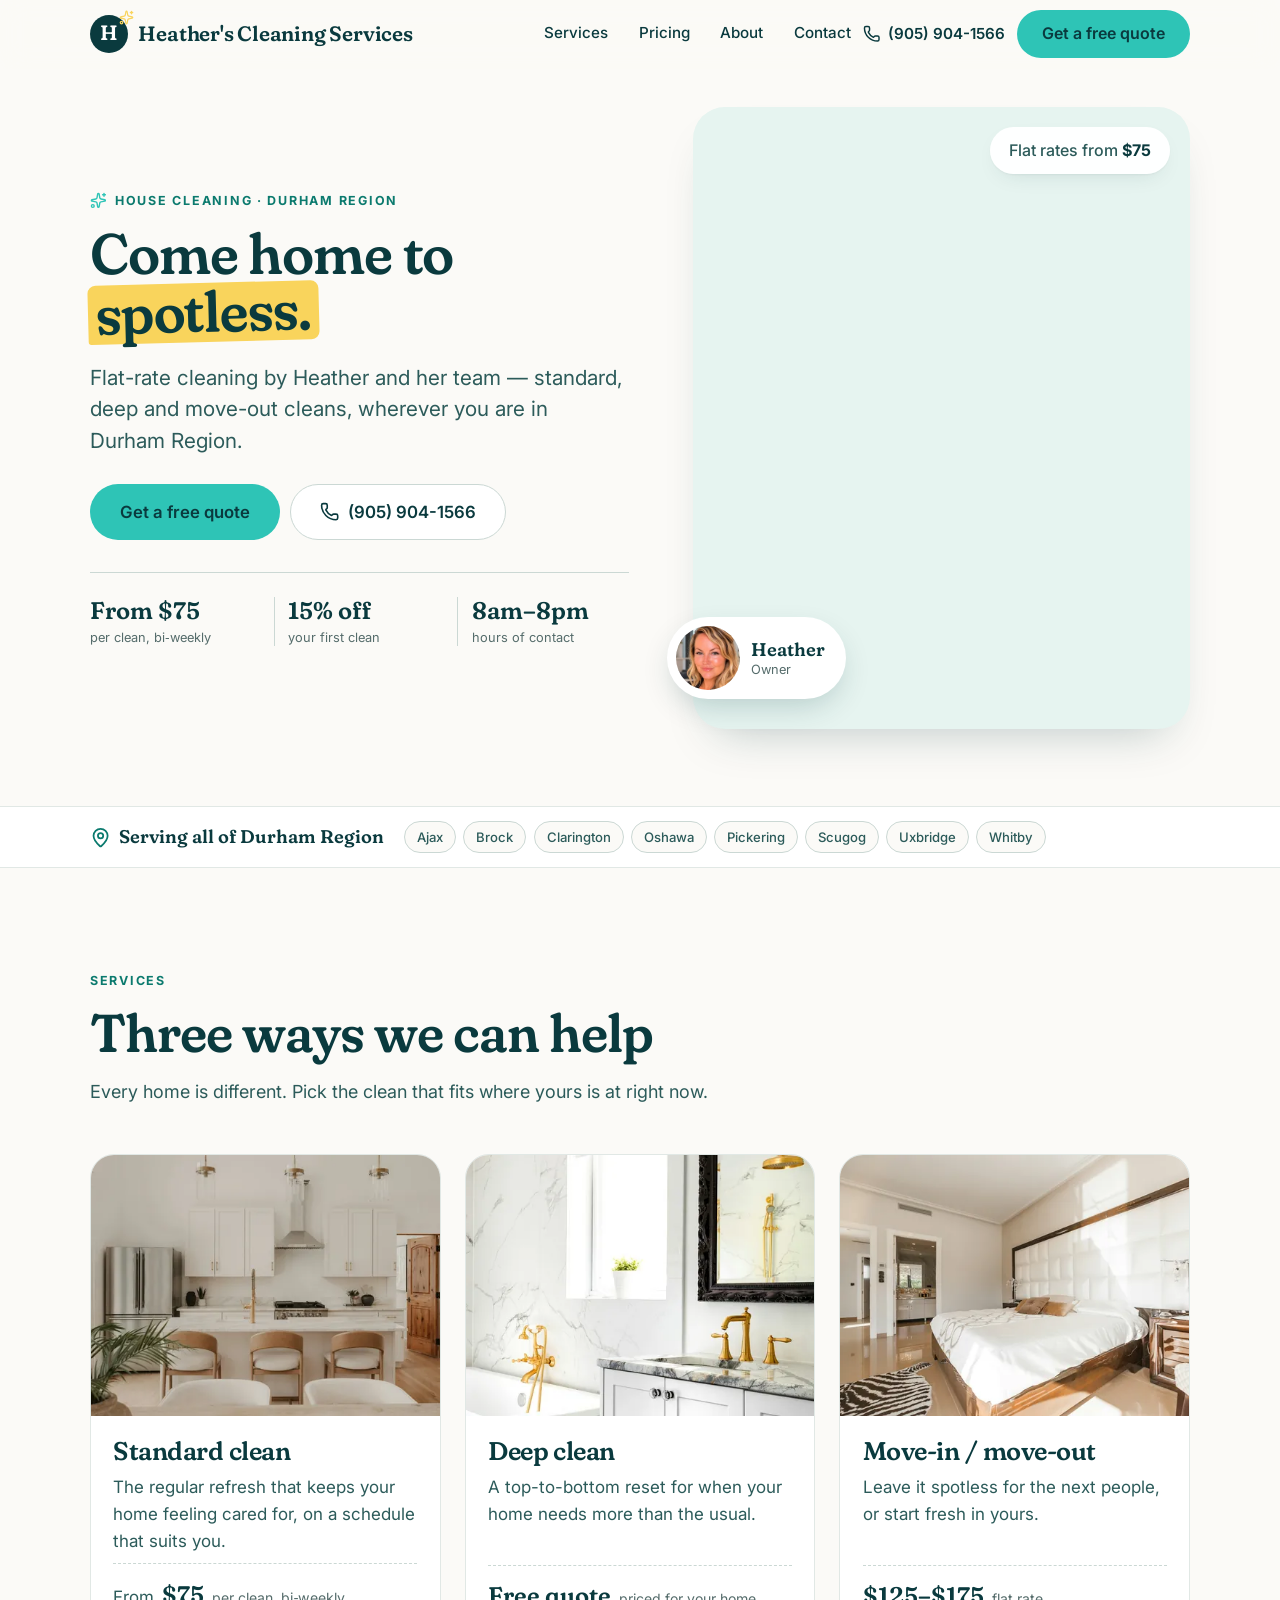
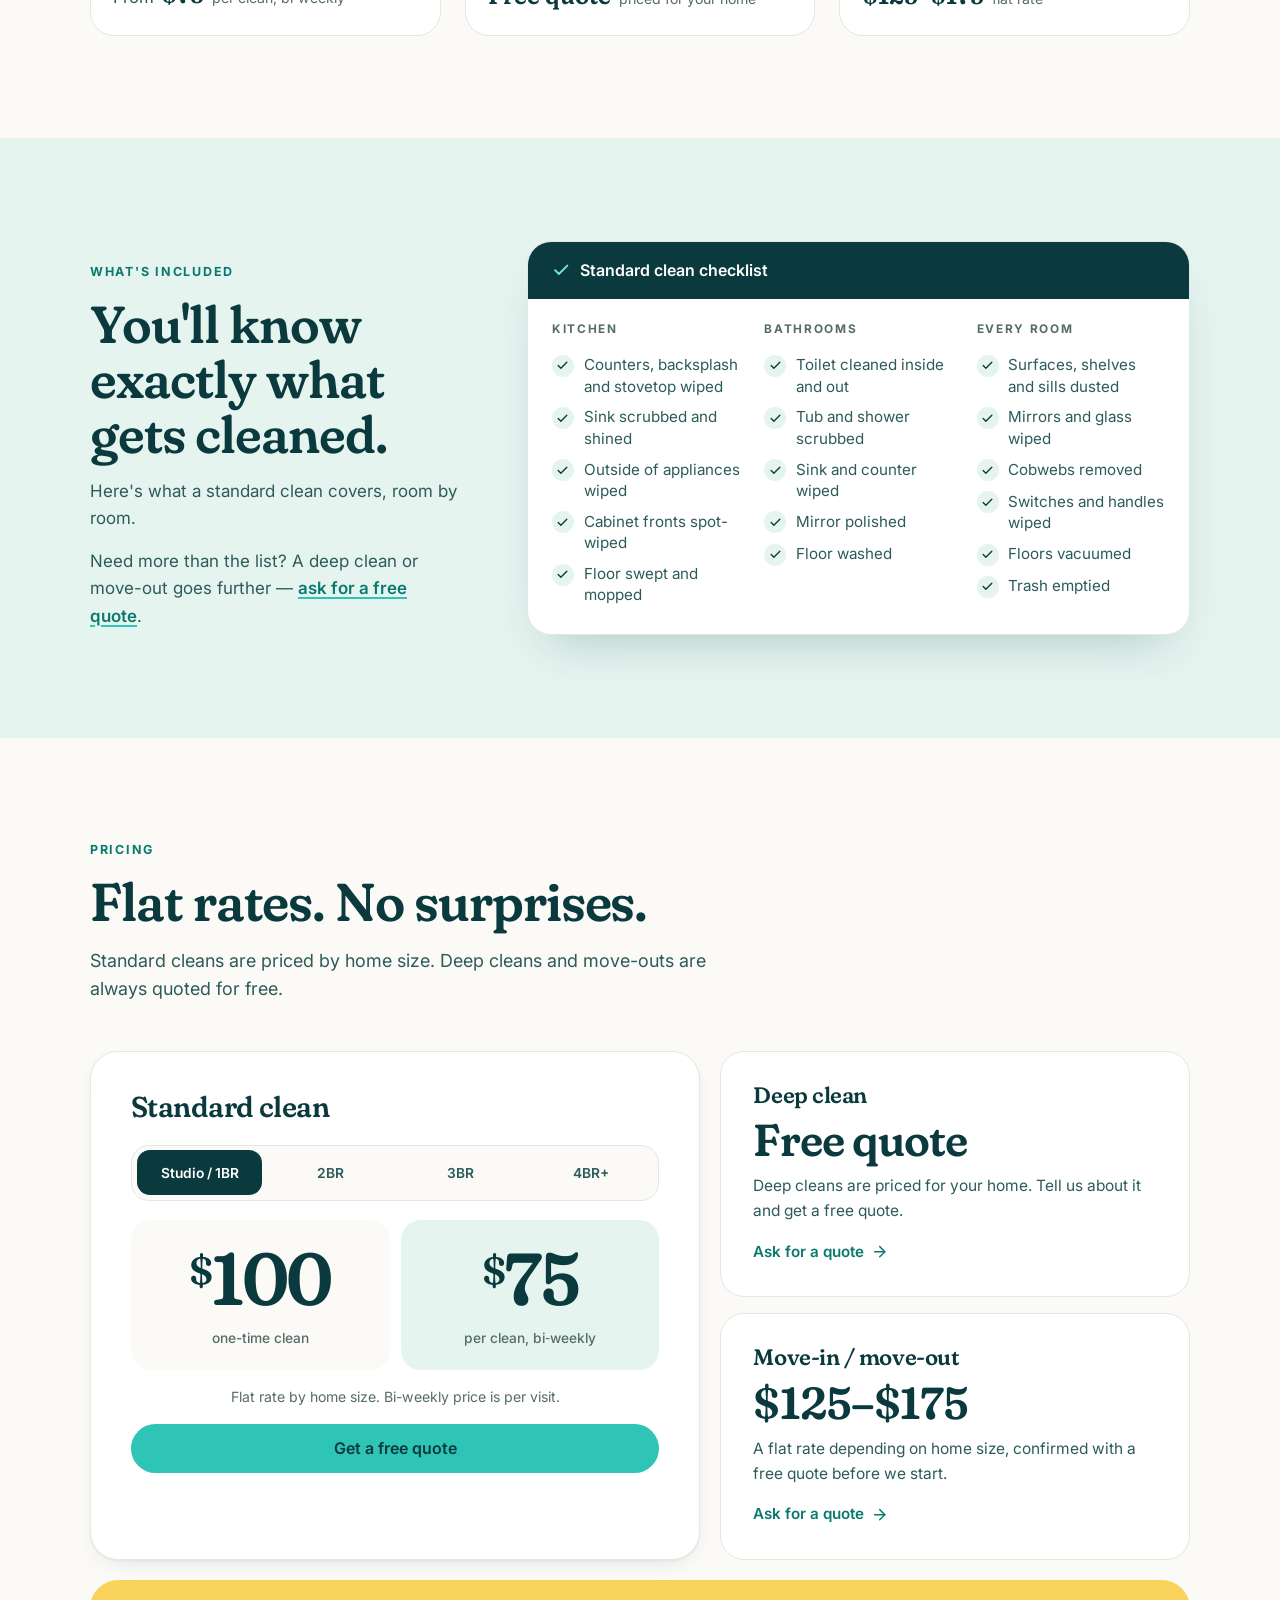
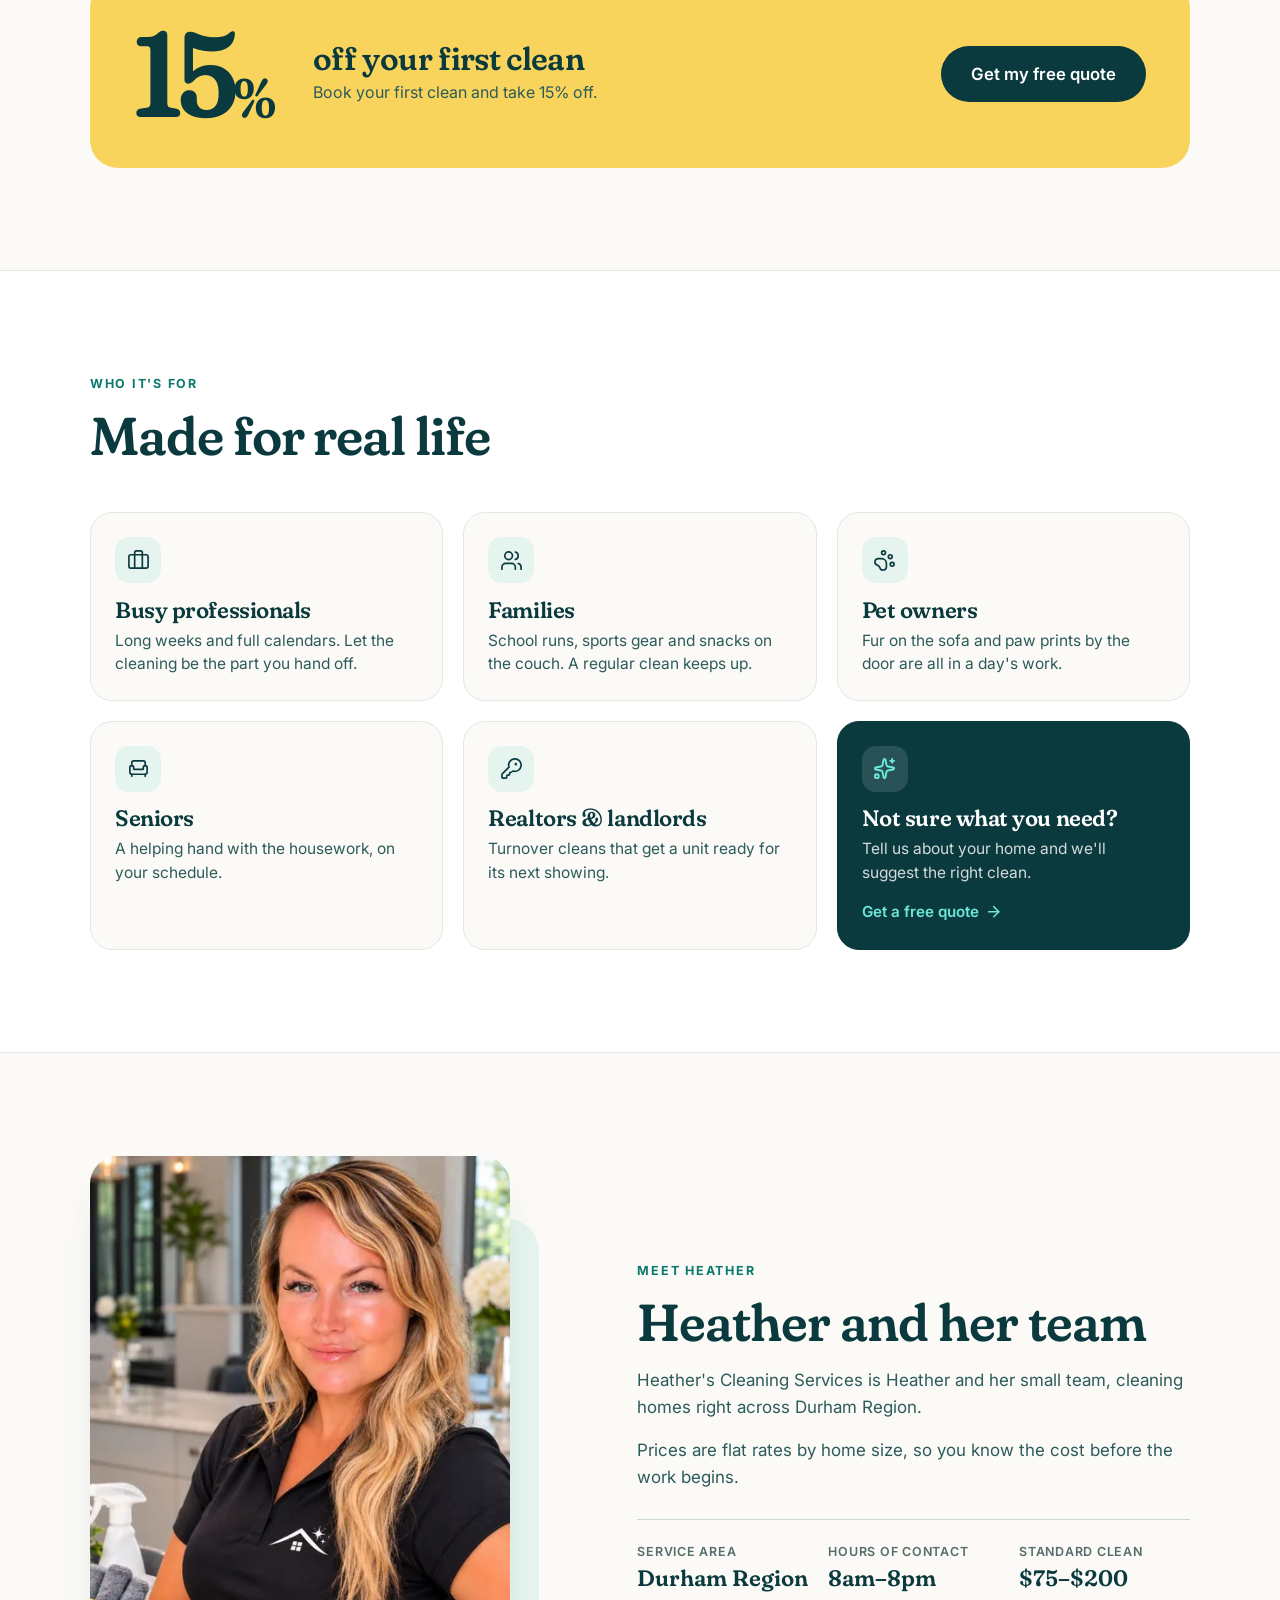
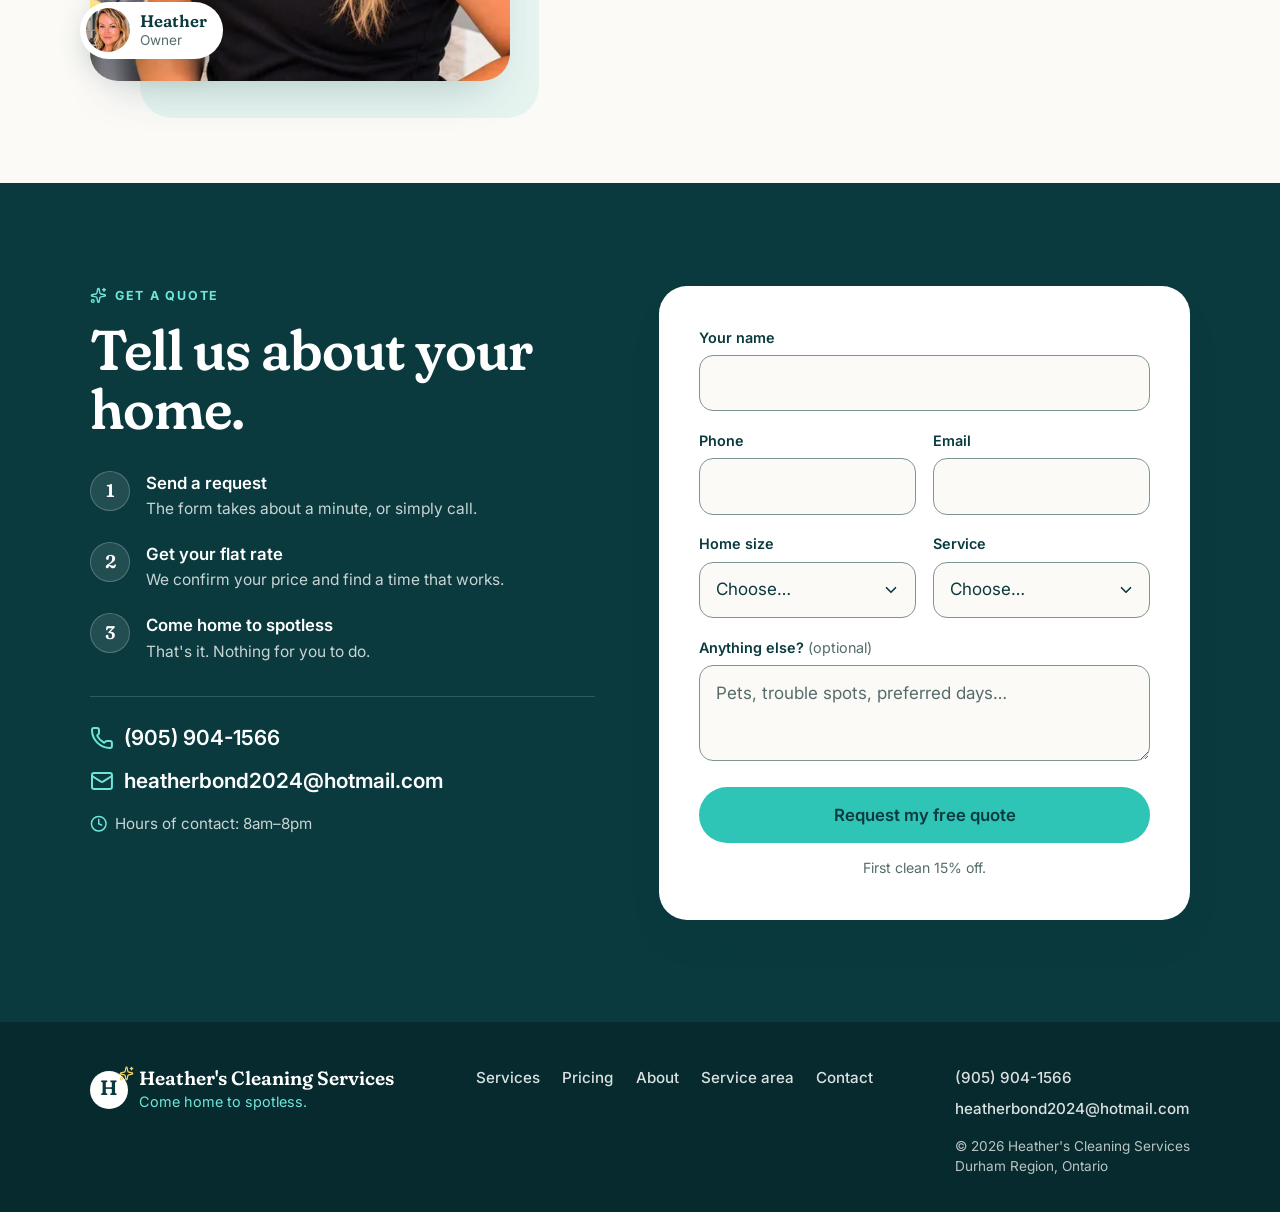
==== public/index.html @ f0aa9437 "Deploy as a Cloudflare Worker: static files in public/, form handler in src/ The dashboard's GitHub " ====
<!DOCTYPE html>
<html lang="en">
<head>
  <meta charset="UTF-8" />
  <meta name="viewport" content="width=device-width, initial-scale=1.0" />

  <title>Heather's Cleaning Services — House Cleaning in Durham Region, ON</title>
  <meta name="description" content="Flat-rate house cleaning across Durham Region by Heather and her team. Standard, deep and move-in/move-out cleans. Bi-weekly from $75, first clean 15% off." />
  <meta name="theme-color" content="#FBFAF7" />

  <link rel="icon" href="data:image/svg+xml,%3Csvg xmlns='http://www.w3.org/2000/svg' viewBox='0 0 64 64'%3E%3Crect width='64' height='64' rx='18' fill='%230A3A3E'/%3E%3Ctext x='28' y='48' font-family='Georgia,serif' font-weight='700' font-size='42' fill='%23fff' text-anchor='middle'%3EH%3C/text%3E%3Cpath d='M51 7c1 5.4 2.9 7.3 8.3 8.3-5.4 1-7.3 2.9-8.3 8.3-1-5.4-2.9-7.3-8.3-8.3 5.4-1 7.3-2.9 8.3-8.3z' fill='%23F9D45C'/%3E%3C/svg%3E" />

  <link rel="canonical" href="https://heatherscleaning.ca/" />

  <meta property="og:type" content="website" />
  <meta property="og:site_name" content="Heather's Cleaning Services" />
  <meta property="og:title" content="Heather's Cleaning Services — Come home to spotless." />
  <meta property="og:description" content="Flat-rate house cleaning across Durham Region by Heather and her team. Standard, deep and move-in/move-out cleans." />
  <meta property="og:url" content="https://heatherscleaning.ca/" />
  <meta property="og:image" content="https://heatherscleaning.ca/images/og.jpg" />
  <meta property="og:image:width" content="1200" />
  <meta property="og:image:height" content="630" />
  <meta property="og:image:alt" content="Heather's Cleaning Services — come home to spotless. House cleaning across Durham Region." />
  <meta name="twitter:card" content="summary_large_image" />

  <!-- Fonts are hosted on this site (Fraunces and Inter, SIL Open Font Licence — see /fonts),
       so nothing is fetched from a third party before the page can render. -->
  <link rel="preload" href="fonts/fraunces-latin.woff2" as="font" type="font/woff2" crossorigin />
  <link rel="preload" href="fonts/inter-latin.woff2" as="font" type="font/woff2" crossorigin />
  <link rel="stylesheet" href="styles.css" />

  <!-- Progressive enhancement flag: animations only run when JS is available -->
  <script>document.documentElement.classList.add("js");</script>

  <script type="application/ld+json">
  {
    "@context": "https://schema.org",
    "@type": "LocalBusiness",
    "name": "Heather's Cleaning Services",
    "description": "Flat-rate house cleaning across Durham Region, Ontario by Heather and her team — standard cleans, deep cleans, and move-in/move-out cleans.",
    "url": "https://heatherscleaning.ca/",
    "image": "https://heatherscleaning.ca/images/og.jpg",
    "telephone": "+1-905-904-1566",
    "email": "heatherbond2024@hotmail.com",
    "priceRange": "$$",
    "areaServed": { "@type": "AdministrativeArea", "name": "Durham Region" },
    "address": {
      "@type": "PostalAddress",
      "addressLocality": "Durham Region",
      "addressRegion": "ON",
      "addressCountry": "CA"
    }
  }
  </script>
</head>
<body>

  <a class="skip-link" href="#main">Skip to content</a>

  <!-- Icon set: Lucide (ISC licence) -->
  <svg xmlns="http://www.w3.org/2000/svg" style="position:absolute;width:0;height:0;overflow:hidden" aria-hidden="true" focusable="false">
    <symbol id="i-phone" viewBox="0 0 24 24" fill="none" stroke="currentColor" stroke-width="2" stroke-linecap="round" stroke-linejoin="round"><path d="M13.832 16.568a1 1 0 0 0 1.213-.303l.355-.465A2 2 0 0 1 17 15h3a2 2 0 0 1 2 2v3a2 2 0 0 1-2 2A18 18 0 0 1 2 4a2 2 0 0 1 2-2h3a2 2 0 0 1 2 2v3a2 2 0 0 1-.8 1.6l-.468.351a1 1 0 0 0-.292 1.233 14 14 0 0 0 6.392 6.384"/></symbol>
    <symbol id="i-mail" viewBox="0 0 24 24" fill="none" stroke="currentColor" stroke-width="2" stroke-linecap="round" stroke-linejoin="round"><path d="m22 7-8.991 5.727a2 2 0 0 1-2.009 0L2 7"/><rect x="2" y="4" width="20" height="16" rx="2"/></symbol>
    <symbol id="i-pin" viewBox="0 0 24 24" fill="none" stroke="currentColor" stroke-width="2" stroke-linecap="round" stroke-linejoin="round"><path d="M20 10c0 4.993-5.539 10.193-7.399 11.799a1 1 0 0 1-1.202 0C9.539 20.193 4 14.993 4 10a8 8 0 0 1 16 0"/><circle cx="12" cy="10" r="3"/></symbol>
    <symbol id="i-clock" viewBox="0 0 24 24" fill="none" stroke="currentColor" stroke-width="2" stroke-linecap="round" stroke-linejoin="round"><circle cx="12" cy="12" r="10"/><path d="M12 6v6l4 2"/></symbol>
    <symbol id="i-check" viewBox="0 0 24 24" fill="none" stroke="currentColor" stroke-width="2.5" stroke-linecap="round" stroke-linejoin="round"><path d="M20 6 9 17l-5-5"/></symbol>
    <symbol id="i-sparkles" viewBox="0 0 24 24" fill="none" stroke="currentColor" stroke-width="2" stroke-linecap="round" stroke-linejoin="round"><path d="M11.017 2.814a1 1 0 0 1 1.966 0l1.051 5.558a2 2 0 0 0 1.594 1.594l5.558 1.051a1 1 0 0 1 0 1.966l-5.558 1.051a2 2 0 0 0-1.594 1.594l-1.051 5.558a1 1 0 0 1-1.966 0l-1.051-5.558a2 2 0 0 0-1.594-1.594l-5.558-1.051a1 1 0 0 1 0-1.966l5.558-1.051a2 2 0 0 0 1.594-1.594z"/><path d="M20 2v4"/><path d="M22 4h-4"/><circle cx="4" cy="20" r="2"/></symbol>
    <symbol id="i-arrow" viewBox="0 0 24 24" fill="none" stroke="currentColor" stroke-width="2" stroke-linecap="round" stroke-linejoin="round"><path d="M5 12h14"/><path d="m12 5 7 7-7 7"/></symbol>
    <symbol id="i-menu" viewBox="0 0 24 24" fill="none" stroke="currentColor" stroke-width="2" stroke-linecap="round" stroke-linejoin="round"><path d="M4 5h16"/><path d="M4 12h16"/><path d="M4 19h16"/></symbol>
    <symbol id="i-x" viewBox="0 0 24 24" fill="none" stroke="currentColor" stroke-width="2" stroke-linecap="round" stroke-linejoin="round"><path d="M18 6 6 18"/><path d="m6 6 12 12"/></symbol>
    <symbol id="i-briefcase" viewBox="0 0 24 24" fill="none" stroke="currentColor" stroke-width="1.75" stroke-linecap="round" stroke-linejoin="round"><path d="M16 20V4a2 2 0 0 0-2-2h-4a2 2 0 0 0-2 2v16"/><rect width="20" height="14" x="2" y="6" rx="2"/></symbol>
    <symbol id="i-users" viewBox="0 0 24 24" fill="none" stroke="currentColor" stroke-width="1.75" stroke-linecap="round" stroke-linejoin="round"><path d="M16 21v-2a4 4 0 0 0-4-4H6a4 4 0 0 0-4 4v2"/><path d="M16 3.128a4 4 0 0 1 0 7.744"/><path d="M22 21v-2a4 4 0 0 0-3-3.87"/><circle cx="9" cy="7" r="4"/></symbol>
    <symbol id="i-paw" viewBox="0 0 24 24" fill="none" stroke="currentColor" stroke-width="1.75" stroke-linecap="round" stroke-linejoin="round"><circle cx="11" cy="4" r="2"/><circle cx="18" cy="8" r="2"/><circle cx="20" cy="16" r="2"/><path d="M9 10a5 5 0 0 1 5 5v3.5a3.5 3.5 0 0 1-6.84 1.045Q6.52 17.48 4.46 16.84A3.5 3.5 0 0 1 5.5 10Z"/></symbol>
    <symbol id="i-chair" viewBox="0 0 24 24" fill="none" stroke="currentColor" stroke-width="1.75" stroke-linecap="round" stroke-linejoin="round"><path d="M19 9V6a2 2 0 0 0-2-2H7a2 2 0 0 0-2 2v3"/><path d="M3 16a2 2 0 0 0 2 2h14a2 2 0 0 0 2-2v-5a2 2 0 0 0-4 0v1.5a.5.5 0 0 1-.5.5h-9a.5.5 0 0 1-.5-.5V11a2 2 0 0 0-4 0z"/><path d="M5 18v2"/><path d="M19 18v2"/></symbol>
    <symbol id="i-key" viewBox="0 0 24 24" fill="none" stroke="currentColor" stroke-width="1.75" stroke-linecap="round" stroke-linejoin="round"><path d="M2.586 17.414A2 2 0 0 0 2 18.828V21a1 1 0 0 0 1 1h3a1 1 0 0 0 1-1v-1a1 1 0 0 1 1-1h1a1 1 0 0 0 1-1v-1a1 1 0 0 1 1-1h.172a2 2 0 0 0 1.414-.586l.814-.814a6.5 6.5 0 1 0-4-4z"/><circle cx="16.5" cy="7.5" r=".5" fill="currentColor"/></symbol>
  </svg>


  <!-- ============ HEADER ============ -->
  <header class="site-header" id="top">
    <div class="container header-inner">
      <a href="#top" class="logo">
        <span class="logo-mark" aria-hidden="true">H<svg class="logo-spark" viewBox="0 0 24 24"><use href="#i-sparkles"></use></svg></span>
        <span class="logo-text">Heather's Cleaning Services</span>
      </a>

      <nav class="nav" id="site-nav" aria-label="Primary">
        <a href="#services">Services</a>
        <a href="#pricing">Pricing</a>
        <a href="#about">About</a>
        <a href="#contact">Contact</a>
        <div class="nav-extra">
          <a href="#contact" class="btn btn-primary">Get a free quote</a>
          <a href="tel:+19059041566" class="nav-phone"><svg class="icon" aria-hidden="true"><use href="#i-phone"></use></svg>(905) 904-1566</a>
        </div>
      </nav>

      <a href="tel:+19059041566" class="header-phone"><svg class="icon" aria-hidden="true"><use href="#i-phone"></use></svg>(905) 904-1566</a>
      <a href="#contact" class="btn btn-primary header-cta">Get a free quote</a>

      <button class="nav-toggle" id="nav-toggle" aria-expanded="false" aria-controls="site-nav" aria-label="Open menu">
        <svg class="icon icon-menu" aria-hidden="true"><use href="#i-menu"></use></svg>
        <svg class="icon icon-close" aria-hidden="true"><use href="#i-x"></use></svg>
      </button>
    </div>
  </header>


  <main id="main">

    <!-- ============ HERO ============ -->
    <section class="hero" aria-labelledby="hero-title">
      <div class="container hero-grid">

        <div class="hero-media">
          <div class="wipe" id="hero-wipe">
            <picture>
              <source media="(max-width: 879px)" srcset="images/hero-m-640.webp 640w, images/hero-m-750.webp 750w, images/hero-m-960.webp 960w" sizes="100vw" />
              <img class="wipe-base" id="hero-img"
                   src="images/hero-960.webp"
                   srcset="images/hero-640.webp 640w, images/hero-960.webp 960w, images/hero-1280.webp 1280w"
                   sizes="(max-width: 1100px) 46vw, 540px"
                   width="1280" height="1600" fetchpriority="high" decoding="async"
                   alt="A bright, freshly cleaned living room with a grey sofa, plants and sunlight through the blinds" />
            </picture>
            <div class="wipe-haze" aria-hidden="true"></div>
            <div class="wipe-blade" aria-hidden="true"></div>
          </div>

          <p class="hero-chip hero-chip--price">Flat rates from <strong>$75</strong></p>

          <div class="hero-chip hero-chip--heather">
            <img src="images/heather-avatar.webp" width="160" height="160" alt="" loading="lazy" decoding="async" />
            <p><strong>Heather</strong><span>Owner</span></p>
          </div>
        </div>

        <div class="hero-copy">
          <p class="eyebrow"><svg class="icon" aria-hidden="true"><use href="#i-sparkles"></use></svg>House cleaning · Durham Region</p>
          <h1 class="hero-title" id="hero-title">Come home to <span class="hl">spotless.</span></h1>
          <p class="hero-sub">Flat-rate cleaning by Heather and her team — standard, deep and move-out cleans, wherever you are in Durham Region.</p>

          <div class="hero-actions">
            <a href="#contact" class="btn btn-primary btn-lg">Get a free quote</a>
            <a href="tel:+19059041566" class="btn btn-outline btn-lg"><svg class="icon" aria-hidden="true"><use href="#i-phone"></use></svg>(905) 904-1566</a>
          </div>

          <ul class="hero-facts">
            <li><strong>From $75</strong><span>per clean, bi&#8209;weekly</span></li>
            <li><strong>15% off</strong><span>your first clean</span></li>
            <li><strong>8am–8pm</strong><span>hours of contact</span></li>
          </ul>
        </div>

      </div>
    </section>


    <!-- ============ SERVICE AREA STRIP ============ -->
    <section class="areas" id="areas" aria-label="Service area">
      <div class="container areas-inner">
        <p class="areas-title"><svg class="icon" aria-hidden="true"><use href="#i-pin"></use></svg>Serving all of Durham Region</p>
        <ul class="areas-list">
          <li>Ajax</li>
          <li>Brock</li>
          <li>Clarington</li>
          <li>Oshawa</li>
          <li>Pickering</li>
          <li>Scugog</li>
          <li>Uxbridge</li>
          <li>Whitby</li>
        </ul>
      </div>
    </section>


    <!-- ============ SERVICES ============ -->
    <section class="section" id="services" aria-labelledby="services-title">
      <div class="container">
        <header class="section-head rv">
          <p class="eyebrow">Services</p>
          <h2 id="services-title">Three ways we can help</h2>
          <p class="section-lead">Every home is different. Pick the clean that fits where yours is at right now.</p>
        </header>

        <div class="services-grid">
          <article class="service-card rv">
            <div class="service-media">
              <img src="images/kitchen-720.webp" srcset="images/kitchen-480.webp 480w, images/kitchen-720.webp 720w"
                   sizes="(max-width: 700px) 100vw, 380px" width="720" height="540" loading="lazy" decoding="async"
                   alt="A bright white kitchen with a marble island, wooden stools and a plant" />
            </div>
            <div class="service-body">
              <h3>Standard clean</h3>
              <p>The regular refresh that keeps your home feeling cared for, on a schedule that suits you.</p>
              <p class="service-price">From <strong>$75</strong> <span>per clean, bi&#8209;weekly</span></p>
            </div>
          </article>

          <article class="service-card rv">
            <div class="service-media">
              <img src="images/bath-720.webp" srcset="images/bath-480.webp 480w, images/bath-720.webp 720w"
                   sizes="(max-width: 700px) 100vw, 380px" width="720" height="540" loading="lazy" decoding="async"
                   alt="A spotless bathroom with white marble walls, gold fixtures and a bright window" />
            </div>
            <div class="service-body">
              <h3>Deep clean</h3>
              <p>A top-to-bottom reset for when your home needs more than the usual.</p>
              <p class="service-price"><strong>Free quote</strong> <span>priced for your home</span></p>
            </div>
          </article>

          <article class="service-card rv">
            <div class="service-media">
              <img src="images/bedroom-720.webp" srcset="images/bedroom-480.webp 480w, images/bedroom-720.webp 720w"
                   sizes="(max-width: 700px) 100vw, 380px" width="720" height="540" loading="lazy" decoding="async"
                   alt="A bright, spotless bedroom with white bedding and a gleaming floor" />
            </div>
            <div class="service-body">
              <h3>Move-in / move-out</h3>
              <p>Leave it spotless for the next people, or start fresh in yours.</p>
              <p class="service-price"><strong>$125–$175</strong> <span>flat rate</span></p>
            </div>
          </article>
        </div>
      </div>
    </section>


    <!-- ============ WHAT'S INCLUDED ============ -->
    <section class="section section-mint" id="included" aria-labelledby="included-title">
      <div class="container included-grid">

        <div class="included-copy rv">
          <p class="eyebrow">What's included</p>
          <h2 id="included-title">You'll know exactly what gets cleaned.</h2>
          <p class="included-lead">Here's what a standard clean covers, room by room.</p>
          <p>Need more than the list? A deep clean or move-out goes further — <a href="#contact">ask for a free quote</a>.</p>
        </div>

        <div class="checklist rv" id="checklist">
          <p class="checklist-head"><svg class="icon" aria-hidden="true"><use href="#i-check"></use></svg>Standard clean checklist</p>

          <div class="checklist-groups">
            <div class="check-group">
              <h3>Kitchen</h3>
              <ul>
                <li style="--i:0"><span class="tick"><svg class="icon" aria-hidden="true"><use href="#i-check"></use></svg></span>Counters, backsplash and stovetop wiped</li>
                <li style="--i:1"><span class="tick"><svg class="icon" aria-hidden="true"><use href="#i-check"></use></svg></span>Sink scrubbed and shined</li>
                <li style="--i:2"><span class="tick"><svg class="icon" aria-hidden="true"><use href="#i-check"></use></svg></span>Outside of appliances wiped</li>
                <li style="--i:3"><span class="tick"><svg class="icon" aria-hidden="true"><use href="#i-check"></use></svg></span>Cabinet fronts spot-wiped</li>
                <li style="--i:4"><span class="tick"><svg class="icon" aria-hidden="true"><use href="#i-check"></use></svg></span>Floor swept and mopped</li>
              </ul>
            </div>

            <div class="check-group">
              <h3>Bathrooms</h3>
              <ul>
                <li style="--i:5"><span class="tick"><svg class="icon" aria-hidden="true"><use href="#i-check"></use></svg></span>Toilet cleaned inside and out</li>
                <li style="--i:6"><span class="tick"><svg class="icon" aria-hidden="true"><use href="#i-check"></use></svg></span>Tub and shower scrubbed</li>
                <li style="--i:7"><span class="tick"><svg class="icon" aria-hidden="true"><use href="#i-check"></use></svg></span>Sink and counter wiped</li>
                <li style="--i:8"><span class="tick"><svg class="icon" aria-hidden="true"><use href="#i-check"></use></svg></span>Mirror polished</li>
                <li style="--i:9"><span class="tick"><svg class="icon" aria-hidden="true"><use href="#i-check"></use></svg></span>Floor washed</li>
              </ul>
            </div>

            <div class="check-group">
              <h3>Every room</h3>
              <ul>
                <li style="--i:10"><span class="tick"><svg class="icon" aria-hidden="true"><use href="#i-check"></use></svg></span>Surfaces, shelves and sills dusted</li>
                <li style="--i:11"><span class="tick"><svg class="icon" aria-hidden="true"><use href="#i-check"></use></svg></span>Mirrors and glass wiped</li>
                <li style="--i:12"><span class="tick"><svg class="icon" aria-hidden="true"><use href="#i-check"></use></svg></span>Cobwebs removed</li>
                <li style="--i:13"><span class="tick"><svg class="icon" aria-hidden="true"><use href="#i-check"></use></svg></span>Switches and handles wiped</li>
                <li style="--i:14"><span class="tick"><svg class="icon" aria-hidden="true"><use href="#i-check"></use></svg></span>Floors vacuumed</li>
                <li style="--i:15"><span class="tick"><svg class="icon" aria-hidden="true"><use href="#i-check"></use></svg></span>Trash emptied</li>
              </ul>
            </div>
          </div>
        </div>

      </div>
    </section>


    <!-- ============ PRICING ============ -->
    <section class="section" id="pricing" aria-labelledby="pricing-title">
      <div class="container">
        <header class="section-head rv">
          <p class="eyebrow">Pricing</p>
          <h2 id="pricing-title">Flat rates. No surprises.</h2>
          <p class="section-lead">Standard cleans are priced by home size. Deep cleans and move-outs are always quoted for free.</p>
        </header>

        <div class="pricing-grid">
          <div class="price-panel rv">
            <h3 class="price-panel-title">Standard clean</h3>

            <div class="size-picker" id="size-picker" role="group" aria-label="Choose your home size">
              <button type="button" class="size-btn is-active" data-once="100" data-biweekly="75" aria-pressed="true">Studio / 1BR</button>
              <button type="button" class="size-btn" data-once="150" data-biweekly="125" aria-pressed="false">2BR</button>
              <button type="button" class="size-btn" data-once="175" data-biweekly="150" aria-pressed="false">3BR</button>
              <button type="button" class="size-btn" data-once="200" data-biweekly="175" aria-pressed="false">4BR+</button>
            </div>

            <div class="price-display" aria-live="polite">
              <p class="price-cell"><span class="price"><span class="price-cur">$</span><span id="price-once">100</span></span><span class="price-label">one-time clean</span></p>
              <p class="price-cell price-cell--bi"><span class="price"><span class="price-cur">$</span><span id="price-biweekly">75</span></span><span class="price-label">per clean, bi&#8209;weekly</span></p>
            </div>

            <p class="price-note">Flat rate by home size. Bi-weekly price is per visit.</p>

            <!-- The complete price list, for screen readers and search engines.
                 Sighted users get the same figures from the picker above. -->
            <ul class="sr-only" aria-label="Standard clean prices by home size">
              <li>Studio or one bedroom: $100 one-time, $75 per clean bi-weekly</li>
              <li>Two bedrooms: $150 one-time, $125 per clean bi-weekly</li>
              <li>Three bedrooms: $175 one-time, $150 per clean bi-weekly</li>
              <li>Four bedrooms or more: $200 one-time, $175 per clean bi-weekly</li>
            </ul>
            <a href="#contact" class="btn btn-primary btn-block">Get a free quote</a>
          </div>

          <div class="quote-cards">
            <article class="quote-card rv">
              <div class="quote-card-top">
                <h3>Deep clean</h3>
                <p class="quote-big">Free quote</p>
              </div>
              <p class="quote-desc">Deep cleans are priced for your home. Tell us about it and get a free quote.</p>
              <a href="#contact" class="link-arrow">Ask for a quote<svg class="icon" aria-hidden="true"><use href="#i-arrow"></use></svg></a>
            </article>

            <article class="quote-card rv">
              <div class="quote-card-top">
                <h3>Move-in / move-out</h3>
                <p class="quote-big">$125–$175</p>
              </div>
              <p class="quote-desc">A flat rate depending on home size, confirmed with a free quote before we start.</p>
              <a href="#contact" class="link-arrow">Ask for a quote<svg class="icon" aria-hidden="true"><use href="#i-arrow"></use></svg></a>
            </article>
          </div>
        </div>

        <div class="offer-band rv">
          <p class="offer-num" aria-hidden="true">15<span>%</span></p>
          <div class="offer-copy">
            <h3><span class="sr-only">15 percent </span>off your first clean</h3>
            <p>Book your first clean and take 15% off.</p>
          </div>
          <a href="#contact" class="btn btn-dark btn-lg">Get my free quote</a>
        </div>
      </div>
    </section>


    <!-- ============ WHO IT'S FOR ============ -->
    <section class="section section-white" id="fit" aria-labelledby="fit-title">
      <div class="container">
        <header class="section-head rv">
          <p class="eyebrow">Who it's for</p>
          <h2 id="fit-title">Made for real life</h2>
        </header>

        <ul class="fit-grid">
          <li class="fit-item rv">
            <span class="fit-icon"><svg class="icon" aria-hidden="true"><use href="#i-briefcase"></use></svg></span>
            <h3>Busy professionals</h3>
            <p>Long weeks and full calendars. Let the cleaning be the part you hand off.</p>
          </li>
          <li class="fit-item rv">
            <span class="fit-icon"><svg class="icon" aria-hidden="true"><use href="#i-users"></use></svg></span>
            <h3>Families</h3>
            <p>School runs, sports gear and snacks on the couch. A regular clean keeps up.</p>
          </li>
          <li class="fit-item rv">
            <span class="fit-icon"><svg class="icon" aria-hidden="true"><use href="#i-paw"></use></svg></span>
            <h3>Pet owners</h3>
            <p>Fur on the sofa and paw prints by the door are all in a day's work.</p>
          </li>
          <li class="fit-item rv">
            <span class="fit-icon"><svg class="icon" aria-hidden="true"><use href="#i-chair"></use></svg></span>
            <h3>Seniors</h3>
            <p>A helping hand with the housework, on your schedule.</p>
          </li>
          <li class="fit-item rv">
            <span class="fit-icon"><svg class="icon" aria-hidden="true"><use href="#i-key"></use></svg></span>
            <h3>Realtors &amp; landlords</h3>
            <p>Turnover cleans that get a unit ready for its next showing.</p>
          </li>
          <li class="fit-item fit-item--cta rv">
            <span class="fit-icon"><svg class="icon" aria-hidden="true"><use href="#i-sparkles"></use></svg></span>
            <h3>Not sure what you need?</h3>
            <p>Tell us about your home and we'll suggest the right clean.</p>
            <a href="#contact" class="link-arrow">Get a free quote<svg class="icon" aria-hidden="true"><use href="#i-arrow"></use></svg></a>
          </li>
        </ul>
      </div>
    </section>


    <!-- ============ ABOUT ============ -->
    <section class="section" id="about" aria-labelledby="about-title">
      <div class="container about-grid">

        <div class="about-media rv">
          <img src="images/heather-800.webp" srcset="images/heather-480.webp 480w, images/heather-800.webp 800w"
               sizes="(max-width: 700px) 100vw, 440px" width="800" height="1000" loading="lazy" decoding="async"
               alt="Heather, owner of Heather's Cleaning Services, smiling in a bright kitchen beside a cleaning caddy" />
          <p class="about-badge"><img src="images/heather-avatar.webp" width="160" height="160" alt="" loading="lazy" decoding="async" /><span><strong>Heather</strong>Owner</span></p>
        </div>

        <div class="about-copy rv">
          <p class="eyebrow">Meet Heather</p>
          <h2 id="about-title">Heather and her team</h2>
          <p>Heather's Cleaning Services is Heather and her small team, cleaning homes right across Durham Region.</p>
          <p>Prices are flat rates by home size, so you know the cost before the work begins.</p>

          <dl class="stats">
            <div><dt>Service area</dt><dd>Durham Region</dd></div>
            <div><dt>Hours of contact</dt><dd>8am–8pm</dd></div>
            <div><dt>Standard clean</dt><dd>$75–$200</dd></div>
          </dl>
        </div>

      </div>
    </section>


    <!-- ============ GET A QUOTE ============ -->
    <section class="section section-dark" id="contact" aria-labelledby="contact-title">
      <div class="container quote-grid">

        <div class="quote-copy rv">
          <p class="eyebrow eyebrow-light"><svg class="icon" aria-hidden="true"><use href="#i-sparkles"></use></svg>Get a quote</p>
          <h2 id="contact-title">Tell us about your home.</h2>

          <ol class="steps">
            <li>
              <span class="step-num" aria-hidden="true">1</span>
              <div><strong>Send a request</strong><p>The form takes about a minute, or simply call.</p></div>
            </li>
            <li>
              <span class="step-num" aria-hidden="true">2</span>
              <div><strong>Get your flat rate</strong><p>We confirm your price and find a time that works.</p></div>
            </li>
            <li>
              <span class="step-num" aria-hidden="true">3</span>
              <div><strong>Come home to spotless</strong><p>That's it. Nothing for you to do.</p></div>
            </li>
          </ol>

          <div class="quote-contact">
            <a href="tel:+19059041566" class="contact-big"><svg class="icon" aria-hidden="true"><use href="#i-phone"></use></svg>(905) 904-1566</a>
            <a href="mailto:heatherbond2024@hotmail.com" class="contact-big"><svg class="icon" aria-hidden="true"><use href="#i-mail"></use></svg>heatherbond2024@hotmail.com</a>
            <p class="contact-hours"><svg class="icon" aria-hidden="true"><use href="#i-clock"></use></svg>Hours of contact: 8am–8pm</p>
          </div>
        </div>

        <form class="quote-form" id="quote-form" novalidate>
          <div class="form-row">
            <label for="name">Your name</label>
            <input type="text" id="name" name="name" required autocomplete="name" />
          </div>

          <div class="form-cols">
            <div class="form-row">
              <label for="phone">Phone</label>
              <input type="tel" id="phone" name="phone" autocomplete="tel" inputmode="tel" />
            </div>
            <div class="form-row">
              <label for="email">Email</label>
              <input type="email" id="email" name="email" autocomplete="email" inputmode="email" />
            </div>
          </div>

          <div class="form-cols">
            <div class="form-row">
              <label for="home_size">Home size</label>
              <select id="home_size" name="home_size">
                <option value="">Choose…</option>
                <option>Studio / 1BR</option>
                <option>2BR</option>
                <option>3BR</option>
                <option>4BR+</option>
              </select>
            </div>
            <div class="form-row">
              <label for="service">Service</label>
              <select id="service" name="service">
                <option value="">Choose…</option>
                <option>Standard clean</option>
                <option>Deep clean</option>
                <option>Move-in / move-out</option>
                <option>Not sure yet</option>
              </select>
            </div>
          </div>

          <div class="form-row">
            <label for="message">Anything else? <span class="opt">(optional)</span></label>
            <textarea id="message" name="message" rows="2" placeholder="Pets, trouble spots, preferred days…"></textarea>
          </div>

          <p class="form-error" id="form-error" role="alert" hidden>Add a phone number or an email so we can reach you.</p>

          <!-- Honeypot: hidden from people, bait for spam bots -->
          <input type="text" id="website" name="website" class="hp-field" tabindex="-1" autocomplete="off" aria-hidden="true" />

          <button type="submit" class="btn btn-primary btn-lg btn-block">Request my free quote</button>
          <p class="form-foot">First clean 15% off.</p>
        </form>

      </div>
    </section>

  </main>


  <!-- ============ FOOTER ============ -->
  <footer class="site-footer">
    <div class="container footer-grid">
      <div class="footer-brand">
        <span class="logo-mark" aria-hidden="true">H<svg class="logo-spark" viewBox="0 0 24 24"><use href="#i-sparkles"></use></svg></span>
        <p><span class="footer-name">Heather's Cleaning Services</span><span class="footer-tag">Come home to spotless.</span></p>
      </div>

      <nav class="footer-nav" aria-label="Footer">
        <a href="#services">Services</a>
        <a href="#pricing">Pricing</a>
        <a href="#about">About</a>
        <a href="#areas">Service area</a>
        <a href="#contact">Contact</a>
      </nav>

      <div class="footer-meta">
        <a href="tel:+19059041566">(905) 904-1566</a>
        <a href="mailto:heatherbond2024@hotmail.com">heatherbond2024@hotmail.com</a>
        <p>© 2026 Heather's Cleaning Services<br />Durham Region, Ontario</p>
      </div>
    </div>
  </footer>


  <!-- ============ MOBILE ACTION BAR ============ -->
  <div class="mobile-bar" id="mobile-bar">
    <a href="tel:+19059041566" class="btn btn-outline"><svg class="icon" aria-hidden="true"><use href="#i-phone"></use></svg>Call</a>
    <a href="#contact" class="btn btn-primary">Get a free quote</a>
  </div>

  <script src="script.js"></script>
</body>
</html>
---- public/styles.css ----
/* ============================================================
   Heather's Cleaning Services — "Come home to spotless"
   ------------------------------------------------------------
   A bright, sunlit-home look: warm white page, deep teal for
   text and two dark bands, aqua for actions, a warm yellow for
   the one thing we want noticed (15% off).
   Signature moment: the hero photo is squeegeed clean on load.
   All text/background pairs were checked for WCAG AA contrast.
   ============================================================ */

/* ---------- Fonts (self-hosted: Fraunces + Inter, SIL Open Font Licence) ---------- */
@font-face {
  font-family: "Fraunces";
  font-style: normal;
  font-weight: 500 600;
  font-display: swap;
  src: url("fonts/fraunces-latin.woff2") format("woff2");
  unicode-range: U+0000-00FF, U+0131, U+0152-0153, U+02BB-02BC, U+02C6, U+02DA, U+02DC, U+0304, U+0308, U+0329,
    U+2000-206F, U+20AC, U+2122, U+2191, U+2193, U+2212, U+2215, U+FEFF, U+FFFD;
}
@font-face {
  font-family: "Inter";
  font-style: normal;
  font-weight: 400 700;
  font-display: swap;
  src: url("fonts/inter-latin.woff2") format("woff2");
  unicode-range: U+0000-00FF, U+0131, U+0152-0153, U+02BB-02BC, U+02C6, U+02DA, U+02DC, U+0304, U+0308, U+0329,
    U+2000-206F, U+20AC, U+2122, U+2191, U+2193, U+2212, U+2215, U+FEFF, U+FFFD;
}

/* ---------- Tokens ---------- */
:root {
  --porcelain: #FBFAF7;
  --white: #FFFFFF;
  --mint: #E6F4F0;
  --teal-950: #062A2D;
  --teal-900: #0A3A3E;
  --teal-700: #2C5B5A;
  --muted: #556C6B;
  --aqua: #2EC4B6;
  --aqua-hover: #45D3C6;
  --aqua-text: #0B7A6E;
  --aqua-light: #6EE7DB;
  --sun: #F9D45C;
  --line: #E1E8E5;
  --line-strong: #CBD8D4;
  --input-border: #7C9690; /* form fields only: 3.1:1 on white, the WCAG minimum for a control's boundary */

  --font-display: "Fraunces", Georgia, "Times New Roman", serif;
  --font-body: "Inter", system-ui, -apple-system, "Segoe UI", Roboto, sans-serif;

  --container: 1180px;
  --gutter: clamp(1.25rem, 4vw, 2.5rem);

  --shadow-sm: 0 1px 2px rgba(10, 58, 62, 0.05), 0 8px 24px -12px rgba(10, 58, 62, 0.18);
  --shadow-md: 0 24px 48px -24px rgba(10, 58, 62, 0.28);
  --shadow-pop: 0 12px 32px -8px rgba(10, 58, 62, 0.24);

  --ease-out: cubic-bezier(0.22, 1, 0.36, 1);
}

/* ---------- Reset ---------- */
*, *::before, *::after { box-sizing: border-box; }
* { margin: 0; }

html {
  -webkit-text-size-adjust: 100%;
  scroll-behavior: smooth;
  scroll-padding-top: 84px;
}

body {
  font-family: var(--font-body);
  font-size: 1.0625rem;
  line-height: 1.6;
  color: var(--teal-700);
  background: var(--porcelain);
  -webkit-font-smoothing: antialiased;
  text-rendering: optimizeLegibility;
}

img, svg, video { display: block; max-width: 100%; }
img { height: auto; }
input, button, textarea, select { font: inherit; color: inherit; }
button { padding: 0; background: none; border: 0; cursor: pointer; }
a { color: inherit; text-decoration: none; }

/* Every list on this page is custom-styled, so drop the browser's
   bullets AND its 40px default indent. */
ul, ol { padding: 0; list-style: none; }
dl, dd { margin: 0; }

h1, h2, h3 {
  font-family: var(--font-display);
  font-weight: 580;
  line-height: 1.06;
  letter-spacing: -0.02em;
  color: var(--teal-900);
  font-optical-sizing: auto;
}

::selection { background: var(--sun); color: var(--teal-900); }

:focus-visible {
  outline: 3px solid var(--teal-900);
  outline-offset: 3px;
}
.section-dark :focus-visible,
.site-footer :focus-visible { outline-color: var(--aqua-light); }

/* ---------- Utilities ---------- */
.container {
  width: 100%;
  max-width: var(--container);
  margin-inline: auto;
  padding-inline: var(--gutter);
}

.section { padding-block: clamp(3.25rem, 8vw, 6.5rem); }
.section-mint { background: var(--mint); }
.section-white { background: var(--white); border-block: 1px solid var(--line); }
.section-dark { background: var(--teal-900); color: rgba(255, 255, 255, 0.82); }

.icon { width: 1.15em; height: 1.15em; flex: none; }

.sr-only {
  position: absolute;
  width: 1px; height: 1px;
  padding: 0; margin: -1px;
  overflow: hidden;
  clip: rect(0 0 0 0);
  white-space: nowrap;
  border: 0;
}

.skip-link {
  position: absolute;
  left: 1rem;
  top: -100px;
  z-index: 200;
  padding: 0.75rem 1.1rem;
  background: var(--teal-900);
  color: #fff;
  font-weight: 600;
  border-radius: 0 0 12px 12px;
}
.skip-link:focus { top: 0; }

/* ---------- Scroll reveal (only when JS is available) ---------- */
.js .rv {
  opacity: 0;
  translate: 0 16px;
  transition: opacity 0.55s var(--ease-out), translate 0.55s var(--ease-out);
  transition-delay: var(--d, 0ms);
}
.js .rv.is-in { opacity: 1; translate: 0 0; }

/* ---------- Headings & section heads ---------- */
.eyebrow {
  display: flex;
  align-items: center;
  gap: 0.5rem;
  margin-bottom: 0.9rem;
  font-size: 0.78rem;
  font-weight: 700;
  letter-spacing: 0.14em;
  text-transform: uppercase;
  color: var(--aqua-text);
}
.eyebrow .icon { width: 1.05rem; height: 1.05rem; color: var(--aqua); }
.eyebrow-light { color: var(--aqua-light); }
.eyebrow-light .icon { color: var(--aqua-light); }

.section-head { max-width: 42rem; margin-bottom: clamp(2rem, 4.5vw, 3rem); }
.section-head h2 { font-size: clamp(2rem, 1.25rem + 2.6vw, 3.5rem); }
.section-lead {
  margin-top: 1rem;
  font-size: 1.125rem;
  line-height: 1.55;
  max-width: 36em;
}

/* ---------- Buttons ---------- */
.btn {
  display: inline-flex;
  align-items: center;
  justify-content: center;
  gap: 0.55rem;
  padding: 0.85rem 1.5rem;
  border: 1.5px solid transparent;
  border-radius: 999px;
  font-size: 1rem;
  font-weight: 600;
  line-height: 1.2;
  text-align: center;
  white-space: nowrap;
  transition: background-color 0.2s ease, border-color 0.2s ease, color 0.2s ease,
              transform 0.2s var(--ease-out), box-shadow 0.2s ease;
}
.btn-primary { background: var(--aqua); color: var(--teal-900); }
.btn-outline { border-color: var(--line-strong); background: #fff; color: var(--teal-900); }
.btn-dark { background: var(--teal-900); color: #fff; }
.btn-lg { padding: 1.05rem 1.8rem; font-size: 1.05rem; }
.btn-block { width: 100%; }

@media (hover: hover) {
  .btn-primary:hover { background: var(--aqua-hover); transform: translateY(-1px); box-shadow: 0 10px 22px -10px rgba(10, 58, 62, 0.45); }
  .btn-outline:hover { border-color: var(--teal-900); transform: translateY(-1px); }
  .btn-dark:hover { background: var(--teal-950); transform: translateY(-1px); }
}
.btn:active { transform: translateY(0) scale(0.99); }
.btn:disabled { opacity: 0.65; cursor: progress; transform: none; }

/* ============================================================
   HEADER
   ============================================================ */
.site-header {
  position: sticky;
  top: 0;
  z-index: 100;
  background: rgba(251, 250, 247, 0.9);
  -webkit-backdrop-filter: blur(14px) saturate(1.5);
  backdrop-filter: blur(14px) saturate(1.5);
  border-bottom: 1px solid transparent;
  transition: border-color 0.25s ease;
}
.site-header.is-scrolled { border-color: var(--line); }
.header-inner { display: flex; align-items: center; gap: 0.75rem; height: 68px; }

.logo { display: inline-flex; align-items: center; gap: 0.65rem; min-width: 0; color: var(--teal-900); }
.logo-mark {
  position: relative;
  display: grid;
  place-items: center;
  width: 38px;
  height: 38px;
  flex: none;
  border-radius: 50%;
  background: var(--teal-900);
  color: #fff;
  font-family: var(--font-display);
  font-size: 1.3rem;
  font-weight: 600;
  line-height: 1;
  padding-bottom: 0.1em;
}
.logo-spark {
  position: absolute;
  top: -5px;
  right: -6px;
  width: 15px;
  height: 15px;
  color: var(--sun);
}
.logo-spark use { stroke-width: 2.6; }
.logo-text {
  min-width: 0;
  overflow: hidden;
  text-overflow: ellipsis;
  font-family: var(--font-display);
  font-size: 1.12rem;
  font-weight: 600;
  letter-spacing: -0.01em;
  white-space: nowrap;
}
@media (max-width: 400px) {
  .logo { gap: 0.55rem; }
  .logo-mark { width: 34px; height: 34px; font-size: 1.15rem; }
  .logo-text { font-size: 1rem; }
}

/* Mobile: the nav is a dropdown card under the header */
.nav {
  position: fixed;
  top: 76px;
  left: 12px;
  right: 12px;
  display: block;
  max-height: calc(100vh - 96px);
  overflow-y: auto;
  padding: 0.6rem;
  background: #fff;
  border: 1px solid var(--line);
  border-radius: 20px;
  box-shadow: var(--shadow-pop);
  opacity: 0;
  visibility: hidden;
  translate: 0 -10px;
  transition: opacity 0.2s ease, translate 0.25s var(--ease-out), visibility 0s linear 0.25s;
}
.site-header.is-open .nav {
  opacity: 1;
  visibility: visible;
  translate: 0 0;
  transition-delay: 0s;
}
.nav > a {
  display: block;
  padding: 0.8rem 1rem;
  border-radius: 12px;
  font-size: 1.1rem;
  font-weight: 500;
  color: var(--teal-900);
}
.nav-extra {
  display: grid;
  gap: 0.4rem;
  margin-top: 0.5rem;
  padding: 0.9rem 0.35rem 0.35rem;
  border-top: 1px solid var(--line);
}
.nav-phone {
  display: inline-flex;
  align-items: center;
  justify-content: center;
  gap: 0.5rem;
  padding: 0.5rem;
  font-weight: 600;
  color: var(--teal-900);
}
.header-phone, .header-cta { display: none; }

.nav-toggle {
  display: grid;
  place-items: center;
  width: 44px;
  height: 44px;
  margin-left: auto;
  border-radius: 50%;
  color: var(--teal-900);
}
.nav-toggle .icon { width: 26px; height: 26px; }
.nav-toggle .icon-close { display: none; }
.nav-toggle[aria-expanded="true"] .icon-menu { display: none; }
.nav-toggle[aria-expanded="true"] .icon-close { display: block; }

@media (min-width: 1000px) {
  .logo-text { font-size: 1.3rem; }
  .nav {
    position: static;
    display: flex;
    align-items: center;
    gap: 1.4rem;
    max-height: none;
    overflow: visible;
    padding: 0;
    background: none;
    border: 0;
    border-radius: 0;
    box-shadow: none;
    opacity: 1;
    visibility: visible;
    translate: none;
    margin-left: auto;
  }
  .nav > a {
    padding: 0.35rem 0;
    border-bottom: 2px solid transparent;
    border-radius: 0;
    font-size: 0.95rem;
    white-space: nowrap;
    transition: color 0.2s ease, border-color 0.2s ease;
  }
  .nav-extra, .nav-toggle { display: none; }
  .header-cta { display: inline-flex; }
}
@media (min-width: 1240px) {
  .nav { gap: 1.9rem; }
  .header-phone {
    display: inline-flex;
    align-items: center;
    gap: 0.5rem;
    font-size: 0.95rem;
    font-weight: 600;
    white-space: nowrap;
    color: var(--teal-900);
  }
}
@media (hover: hover) {
  .nav > a:hover { color: var(--teal-900); }
  .nav > a:hover { background: var(--porcelain); }
  .header-phone:hover { color: var(--aqua-text); }
}
@media (min-width: 1000px) and (hover: hover) {
  .nav > a:hover { background: none; border-bottom-color: var(--aqua); }
}

/* ============================================================
   HERO
   ============================================================ */
.hero {
  padding-block: clamp(0.75rem, 2vw, 1.5rem) clamp(2.25rem, 5vw, 4.5rem);
  overflow: clip;
}
.hero-grid { display: grid; gap: 2.75rem; }
.hero-media { position: relative; width: 100%; }

/* --- The squeegee reveal --- */
.wipe {
  position: relative;
  isolation: isolate;
  aspect-ratio: 4 / 3;
  overflow: hidden;
  border-radius: 28px;
  background: var(--mint);
  box-shadow: var(--shadow-md);
}
.wipe picture, .wipe img { position: absolute; inset: 0; width: 100%; height: 100%; }
.wipe img { object-fit: cover; }

.js .wipe-base { opacity: 0; }
.wipe.is-ready .wipe-base { opacity: 1; }

.wipe-haze {
  position: absolute;
  inset: -3%;
  display: none;
  background-position: center;
  background-size: cover;
  filter: blur(9px) saturate(0.45) brightness(1.12) contrast(0.78);
  pointer-events: none;
}
.wipe-blade {
  position: absolute;
  top: -6%;
  bottom: -6%;
  left: -12%;
  width: 10%;
  display: none;
  transform: skewX(-4deg);
  background: linear-gradient(90deg,
    rgba(255, 255, 255, 0) 0%,
    rgba(255, 255, 255, 0) 42%,
    rgba(255, 255, 255, 0.85) 58%,
    rgba(255, 255, 255, 0) 100%);
  opacity: 0;
  pointer-events: none;
}
.js .wipe-haze, .js .wipe-blade { display: block; }
.js .wipe.is-ready .wipe-haze { animation: wipe-away 1.7s cubic-bezier(0.7, 0, 0.2, 1) 0.5s both; }
.js .wipe.is-ready .wipe-blade { animation: blade-run 1.7s cubic-bezier(0.7, 0, 0.2, 1) 0.5s both; }

@keyframes wipe-away {
  from { clip-path: polygon(-8% 0, 100% 0, 100% 100%, 0 100%); }
  to   { clip-path: polygon(100% 0, 100% 0, 100% 100%, 108% 100%); }
}
@keyframes blade-run {
  0%   { left: -12%; opacity: 0; }
  7%   { opacity: 1; }
  93%  { opacity: 1; }
  100% { left: 102%; opacity: 0; }
}

.hero-chip { position: absolute; margin: 0; color: var(--teal-700); }
.hero-chip--price {
  top: 14px;
  right: 14px;
  padding: 0.55rem 1rem;
  border-radius: 999px;
  background: rgba(255, 255, 255, 0.95);
  box-shadow: var(--shadow-sm);
  font-size: 0.9rem;
  font-weight: 500;
}
.hero-chip--price strong { color: var(--teal-900); font-weight: 700; }
.hero-chip--heather {
  left: 14px;
  bottom: -26px;
  display: flex;
  align-items: center;
  gap: 0.7rem;
  padding: 0.45rem 1.1rem 0.45rem 0.45rem;
  border-radius: 999px;
  background: #fff;
  box-shadow: var(--shadow-pop);
}
.hero-chip--heather img { width: 56px; height: 56px; border-radius: 50%; object-fit: cover; }
.hero-chip--heather strong {
  display: block;
  font-family: var(--font-display);
  font-size: 1.15rem;
  font-weight: 600;
  line-height: 1.2;
  color: var(--teal-900);
}
.hero-chip--heather span { display: block; font-size: 0.8rem; line-height: 1.2; color: var(--muted); }

.hero-copy { max-width: 40rem; }
.hero-title {
  margin-top: 0.25rem;
  font-size: clamp(2.6rem, 0.4rem + 9vw, 5.4rem);
  line-height: 1.02;
}
.hl {
  display: inline-block;
  margin-left: -0.04em;
  padding: 0 0.13em 0.02em;
  border-radius: 0.14em 0.14em 0.14em 0.05em;
  background: var(--sun);
  color: var(--teal-900);
  transform: rotate(-1.5deg);
}
.hero-sub {
  margin-top: 1.25rem;
  font-size: clamp(1.05rem, 0.95rem + 0.45vw, 1.3rem);
  line-height: 1.5;
  max-width: 33em;
}
.hero-actions { display: grid; gap: 0.65rem; margin-top: 1.75rem; }
.hero-facts {
  display: grid;
  grid-template-columns: repeat(3, 1fr);
  gap: 0.75rem;
  margin-top: 2rem;
  padding-top: 1.5rem;
  border-top: 1px solid var(--line-strong);
}
.hero-facts li + li { padding-left: 0.85rem; border-left: 1px solid var(--line-strong); }
.hero-facts strong {
  display: block;
  font-family: var(--font-display);
  font-size: clamp(1.2rem, 0.9rem + 1.2vw, 1.5rem);
  font-weight: 600;
  line-height: 1.2;
  color: var(--teal-900);
}
.hero-facts span { display: block; margin-top: 0.2rem; font-size: 0.8rem; line-height: 1.35; color: var(--muted); }

@media (min-width: 481px) {
  .hero-actions { display: flex; flex-wrap: wrap; }
}
@media (min-width: 641px) and (max-width: 879px) {
  .hero-media { max-width: 620px; margin-inline: auto; }
  .hero-copy { margin-inline: auto; text-align: center; }
  .hero-copy .eyebrow, .hero-actions { justify-content: center; }
  .hero-facts { text-align: left; }
}
@media (min-width: 880px) {
  .hero { padding-block: clamp(1.25rem, 3vw, 2.5rem) clamp(3rem, 6vw, 5.5rem); }
  .hero-grid {
    grid-template-columns: 1.04fr 0.96fr;
    align-items: center;
    gap: clamp(2.5rem, 5vw, 5rem);
  }
  .hero-media { order: 2; }
  .hero-copy { order: 1; }
  .hero-title { font-size: clamp(2.75rem, 1rem + 3.2vw, 5.4rem); }
  .wipe { aspect-ratio: 4 / 5; border-radius: 32px; }
  .hero-chip--price { top: 20px; right: 20px; padding: 0.65rem 1.2rem; font-size: 1rem; }
  .hero-chip--heather { left: -26px; bottom: 30px; padding: 0.55rem 1.35rem 0.55rem 0.55rem; }
  .hero-chip--heather img { width: 64px; height: 64px; }
}

/* ============================================================
   SERVICE AREA STRIP
   ============================================================ */
.areas { background: var(--white); border-block: 1px solid var(--line); }
.areas-inner {
  display: flex;
  flex-wrap: wrap;
  align-items: center;
  gap: 0.75rem 1.25rem;
  padding-block: 0.9rem;
}
.areas-title {
  display: inline-flex;
  align-items: center;
  gap: 0.5rem;
  font-family: var(--font-display);
  font-size: 1.15rem;
  font-weight: 600;
  color: var(--teal-900);
  white-space: nowrap;
}
.areas-title .icon { color: var(--aqua-text); }
.areas-list { display: flex; flex-wrap: wrap; gap: 0.45rem; }
.areas-list li {
  padding: 0.28rem 0.75rem;
  border: 1px solid var(--line-strong);
  border-radius: 999px;
  background: var(--porcelain);
  font-size: 0.82rem;
  font-weight: 500;
  color: var(--teal-700);
}

/* ============================================================
   SERVICES
   ============================================================ */
.services-grid { display: grid; gap: 1.25rem; }
.service-card {
  display: flex;
  flex-direction: column;
  overflow: hidden;
  background: #fff;
  border: 1px solid var(--line);
  border-radius: 24px;
  transition: transform 0.3s var(--ease-out), box-shadow 0.3s ease, border-color 0.3s ease;
}
.service-media { aspect-ratio: 16 / 10; overflow: hidden; background: var(--mint); }
.service-media img {
  width: 100%;
  height: 100%;
  object-fit: cover;
  transition: transform 0.7s var(--ease-out);
}
.service-body { display: flex; flex: 1; flex-direction: column; gap: 0.45rem; padding: 1.2rem 1.25rem 1.3rem; }
.service-body h3 { font-size: 1.55rem; }
.service-price {
  display: flex;
  flex-wrap: wrap;
  align-items: baseline;
  gap: 0.3rem 0.5rem;
  margin-top: auto;
  padding-top: 1.1rem;
  border-top: 1px dashed var(--line-strong);
}
.service-price strong {
  font-family: var(--font-display);
  font-size: 1.5rem;
  font-weight: 600;
  line-height: 1.1;
  color: var(--teal-900);
}
.service-price span { font-size: 0.88rem; color: var(--muted); }

@media (min-width: 641px) {
  .services-grid { grid-template-columns: repeat(3, 1fr); gap: 1.5rem; }
  .service-media { aspect-ratio: 4 / 3; }
  .service-body { gap: 0.5rem; padding: 1.4rem 1.4rem 1.5rem; }
  .service-body h3 { font-size: 1.6rem; }
}
@media (hover: hover) {
  .service-card:hover { transform: translateY(-4px); box-shadow: var(--shadow-md); border-color: var(--line-strong); }
  .service-card:hover .service-media img { transform: scale(1.05); }
}

/* ============================================================
   WHAT'S INCLUDED — the checklist
   ============================================================ */
.included-grid { display: grid; gap: 2.5rem; align-items: center; }
.included-copy h2 { font-size: clamp(2rem, 1.25rem + 2.6vw, 3.25rem); }
.included-copy p { margin-top: 1rem; }
.included-lead { display: none; }
.included-copy a {
  color: var(--aqua-text);
  font-weight: 600;
  text-decoration: underline;
  text-decoration-color: var(--aqua);
  text-decoration-thickness: 2px;
  text-underline-offset: 3px;
}

.checklist {
  overflow: hidden;
  background: #fff;
  border: 1px solid var(--line);
  border-radius: 24px;
  box-shadow: var(--shadow-md);
}
.checklist-head {
  display: flex;
  align-items: center;
  gap: 0.6rem;
  padding: 1rem 1.5rem;
  background: var(--teal-900);
  color: #fff;
  font-size: 1rem;
  font-weight: 600;
}
.checklist-head .icon { color: var(--aqua-light); }
.checklist-groups { display: grid; gap: 1.5rem; padding: 1.5rem; }
.check-group h3 {
  margin-bottom: 0.85rem;
  font-family: var(--font-body);
  font-size: 0.74rem;
  font-weight: 700;
  letter-spacing: 0.14em;
  text-transform: uppercase;
  color: var(--muted);
}
.check-group li {
  display: flex;
  align-items: flex-start;
  gap: 0.6rem;
  padding: 0.3rem 0;
  font-size: 0.95rem;
  line-height: 1.4;
}
.tick {
  display: grid;
  place-items: center;
  width: 22px;
  height: 22px;
  flex: none;
  margin-top: 0.04rem;
  border-radius: 50%;
  background: var(--mint);
  color: var(--teal-900);
}
.tick .icon { width: 13px; height: 13px; }
.js .tick {
  scale: 0.3;
  opacity: 0;
  transition: scale 0.4s cubic-bezier(0.34, 1.56, 0.64, 1), opacity 0.3s ease;
  transition-delay: calc(var(--i, 0) * 45ms);
}
.js .checklist.is-in .tick { scale: 1; opacity: 1; }

@media (min-width: 641px) {
  .included-lead { display: block; }
  .checklist-groups { grid-template-columns: repeat(3, 1fr); }
}
@media (min-width: 981px) {
  .included-grid { grid-template-columns: 0.72fr 1.28fr; gap: clamp(2.5rem, 5vw, 5rem); }
}

/* ============================================================
   PRICING
   ============================================================ */
.pricing-grid { display: grid; gap: 1.25rem; }
.price-panel {
  padding: clamp(1.4rem, 3.5vw, 2.5rem);
  background: #fff;
  border: 1px solid var(--line);
  border-radius: 28px;
  box-shadow: var(--shadow-sm);
}
.price-panel-title { font-size: 1.8rem; }

.size-picker {
  display: grid;
  grid-template-columns: repeat(4, 1fr);
  gap: 0.3rem;
  margin-top: 1.4rem;
  padding: 0.3rem;
  background: var(--porcelain);
  border: 1px solid var(--line);
  border-radius: 18px;
}
.size-btn {
  padding: 0.7rem 0.3rem;
  border-radius: 13px;
  font-size: 0.86rem;
  font-weight: 600;
  color: var(--teal-700);
  transition: background-color 0.2s ease, color 0.2s ease;
}
.size-btn.is-active { background: var(--teal-900); color: #fff; }

.price-display { display: grid; grid-template-columns: 1fr 1fr; gap: 0.7rem; margin-top: 1.2rem; }
.price-cell {
  display: flex;
  flex-direction: column;
  align-items: center;
  padding: 1.4rem 0.5rem 1.3rem;
  border-radius: 20px;
  background: var(--porcelain);
  text-align: center;
}
.price-cell--bi { background: var(--mint); }
.price {
  font-family: var(--font-display);
  font-size: clamp(2.6rem, 12vw, 4.6rem);
  font-weight: 600;
  line-height: 1;
  letter-spacing: -0.03em;
  color: var(--teal-900);
  font-variant-numeric: tabular-nums;
}
.price-cur { font-size: 0.55em; vertical-align: 0.5em; margin-right: 0.02em; }
.price-label { margin-top: 0.7rem; font-size: 0.86rem; font-weight: 500; color: var(--muted); }
.price-note { margin-top: 1rem; text-align: center; font-size: 0.88rem; color: var(--muted); }
.price-panel .btn { margin-top: 1rem; }

.quote-cards { display: grid; gap: 1rem; }
.quote-card {
  display: flex;
  flex-direction: column;
  padding: 1.2rem 1.3rem 1.2rem;
  background: #fff;
  border: 1px solid var(--line);
  border-radius: 24px;
}
/* Phones: title and price share a row, the blurb is dropped to keep the page short */
.quote-card-top { display: flex; flex-wrap: wrap; align-items: baseline; justify-content: space-between; gap: 0.2rem 1rem; }
.quote-desc { display: none; }
.quote-card h3 { font-size: 1.4rem; }
.quote-big {
  font-family: var(--font-display);
  font-size: clamp(1.7rem, 6vw, 2.8rem);
  font-weight: 600;
  line-height: 1.1;
  letter-spacing: -0.02em;
  color: var(--teal-900);
  white-space: nowrap;
}
.quote-card .link-arrow { padding-top: 0.75rem; }

@media (min-width: 641px) {
  .quote-card { padding: clamp(1.4rem, 3vw, 2rem); }
  .quote-card-top { display: block; }
  .quote-big { margin-top: 0.5rem; font-size: clamp(2rem, 7vw, 2.8rem); }
  .quote-desc { display: block; margin-top: 0.6rem; font-size: 0.97rem; }
  .quote-card .link-arrow { padding-top: 1rem; }
}
.link-arrow {
  display: inline-flex;
  align-items: center;
  gap: 0.4rem;
  margin-top: auto;
  padding-top: 1rem;
  font-size: 0.95rem;
  font-weight: 600;
  color: var(--aqua-text);
}
.link-arrow .icon { transition: translate 0.25s var(--ease-out); }
.link-arrow:hover .icon { translate: 4px 0; }

.offer-band {
  display: grid;
  grid-template-columns: auto 1fr;
  align-items: center;
  gap: 1rem 1.25rem;
  margin-top: 1.25rem;
  padding: clamp(1.5rem, 4vw, 2.5rem) clamp(1.5rem, 4vw, 2.75rem);
  border-radius: 28px;
  background: var(--sun);
  color: var(--teal-900);
}
.offer-band .btn { grid-column: 1 / -1; }
.offer-num {
  font-family: var(--font-display);
  font-size: clamp(4.25rem, 20vw, 7.5rem);
  font-weight: 600;
  line-height: 0.9;
  letter-spacing: -0.05em;
}
.offer-num span { font-size: 0.45em; letter-spacing: 0; }
.offer-copy h3 { font-size: clamp(1.5rem, 5vw, 2rem); }
.offer-copy p { margin-top: 0.3rem; font-size: 1rem; color: var(--teal-700); }

@media (max-width: 479px) {
  .size-picker { grid-template-columns: repeat(2, 1fr); }
}
@media (min-width: 761px) {
  .offer-band {
    grid-template-columns: auto 1fr auto;
    gap: clamp(1.25rem, 3vw, 2.25rem);
  }
  .offer-band .btn { grid-column: auto; }
}
@media (min-width: 861px) {
  .pricing-grid { grid-template-columns: 1.3fr 1fr; align-items: stretch; }
  .quote-cards { grid-template-rows: 1fr 1fr; }
}
@media (hover: hover) {
  .size-btn:not(.is-active):hover { background: #fff; }
  .link-arrow:hover { text-decoration: underline; text-underline-offset: 4px; }
}

/* ============================================================
   WHO IT'S FOR
   ============================================================ */
.fit-grid { display: grid; gap: 0.7rem; }
.fit-item {
  padding: 1rem;
  background: var(--porcelain);
  border: 1px solid var(--line);
  border-radius: 20px;
}
.fit-icon {
  display: grid;
  place-items: center;
  width: 40px;
  height: 40px;
  border-radius: 12px;
  background: var(--mint);
  color: var(--teal-900);
}
.fit-icon .icon { width: 21px; height: 21px; }
.fit-item h3 { margin-top: 0.7rem; font-size: 1.08rem; line-height: 1.2; }
/* Phones show icon + name only, to keep the page short; the blurb returns on larger screens */
.fit-item p { display: none; margin-top: 0.35rem; font-size: 0.92rem; line-height: 1.5; }

.fit-item--cta { background: var(--teal-900); border-color: var(--teal-900); color: rgba(255, 255, 255, 0.82); }
.fit-item--cta .fit-icon { background: rgba(255, 255, 255, 0.12); color: var(--aqua-light); }
.fit-item--cta h3 { color: #fff; }
.fit-item--cta p { display: block; font-size: 0.9rem; }
.fit-item--cta .link-arrow { padding-top: 0.5rem; font-size: 0.9rem; color: var(--aqua-light); }

@media (min-width: 340px) {
  .fit-grid { grid-template-columns: repeat(2, 1fr); }
}
/* Phones: the "not sure" card gets its own full-width row */
.fit-item--cta { grid-column: 1 / -1; }
@media (min-width: 640px) {
  .fit-item--cta { grid-column: auto; }
  .fit-grid { grid-template-columns: repeat(3, 1fr); gap: 1.25rem; }
  .fit-item { padding: 1.5rem; border-radius: 22px; }
  .fit-icon { width: 46px; height: 46px; border-radius: 14px; }
  .fit-icon .icon { width: 23px; height: 23px; }
  .fit-item h3 { margin-top: 0.9rem; font-size: 1.4rem; line-height: 1.15; }
  .fit-item p { display: block; font-size: 0.97rem; }
  .fit-item--cta p { font-size: 0.97rem; }
  .fit-item--cta .link-arrow { padding-top: 1rem; font-size: 0.95rem; }
}

/* ============================================================
   ABOUT
   ============================================================ */
.about-grid { display: grid; gap: 3rem; align-items: center; }
.about-media { position: relative; isolation: isolate; width: min(100%, 420px); margin-inline: auto; }
.about-media::before {
  content: "";
  position: absolute;
  /* Overhang is capped so the block never pokes past the screen edge on phones */
  inset: 12% max(-7%, -16px) max(-7%, -16px) 12%;
  z-index: -1;
  border-radius: 32px;
  background: var(--mint);
}
.about-media > img {
  width: 100%;
  aspect-ratio: 4 / 3;
  object-fit: cover;
  object-position: 50% 16%;
  border-radius: 28px;
  box-shadow: var(--shadow-md);
}
.about-badge {
  position: absolute;
  left: -10px;
  bottom: 22px;
  display: flex;
  align-items: center;
  gap: 0.6rem;
  padding: 0.4rem 1rem 0.4rem 0.4rem;
  border-radius: 999px;
  background: #fff;
  box-shadow: var(--shadow-pop);
}
.about-badge img { width: 44px; height: 44px; border-radius: 50%; object-fit: cover; }
.about-badge strong {
  display: block;
  font-family: var(--font-display);
  font-size: 1.05rem;
  font-weight: 600;
  line-height: 1.25;
  color: var(--teal-900);
}
.about-badge span { display: block; font-size: 0.85rem; line-height: 1.25; color: var(--muted); }

.about-copy h2 { font-size: clamp(2rem, 1.25rem + 2.6vw, 3.25rem); }
.about-copy > p { margin-top: 1rem; max-width: 34em; }

.stats {
  display: grid;
  grid-template-columns: repeat(3, 1fr);
  gap: 0.75rem 1rem;
  margin-top: 1.75rem;
  padding-top: 1.5rem;
  border-top: 1px solid var(--line-strong);
}
.stats dt {
  font-size: 0.72rem;
  font-weight: 600;
  line-height: 1.35;
  letter-spacing: 0.06em;
  text-transform: uppercase;
  color: var(--muted);
}
.stats dd {
  margin-top: 0.3rem;
  font-family: var(--font-display);
  font-size: 1.2rem;
  font-weight: 600;
  line-height: 1.15;
  color: var(--teal-900);
}

@media (min-width: 641px) {
  .about-media > img { aspect-ratio: 4 / 5; object-position: 50% 50%; }
  .stats { gap: 1.25rem; }
  .stats dt { font-size: 0.78rem; }
  .stats dd { font-size: 1.4rem; white-space: nowrap; }
}
@media (min-width: 861px) {
  .about-grid { grid-template-columns: 0.92fr 1.08fr; gap: clamp(2.5rem, 6vw, 6rem); }
  .about-media { margin-inline: 0; }
  .about-media::before { inset: 12% -7% -7% 12%; }
}

/* ============================================================
   GET A QUOTE
   ============================================================ */
.quote-grid { display: grid; gap: 2.5rem; align-items: start; }
.quote-copy h2 { color: #fff; font-size: clamp(2.1rem, 1.3rem + 2.8vw, 3.5rem); }

.steps { display: grid; gap: 1rem; margin-top: 1.5rem; }
.steps li { display: flex; gap: 0.85rem; }
.step-num {
  display: grid;
  place-items: center;
  width: 40px;
  height: 40px;
  flex: none;
  border: 1px solid rgba(255, 255, 255, 0.22);
  border-radius: 50%;
  background: rgba(255, 255, 255, 0.1);
  color: #fff;
  font-family: var(--font-display);
  font-size: 1.15rem;
  font-weight: 600;
}
.steps strong { display: block; color: #fff; font-size: 1.05rem; font-weight: 600; line-height: 1.5rem; }
.steps p { margin-top: 0.15rem; font-size: 0.97rem; color: rgba(255, 255, 255, 0.78); }

.quote-contact {
  display: grid;
  gap: 0.6rem;
  margin-top: 1.5rem;
  padding-top: 1.5rem;
  border-top: 1px solid rgba(255, 255, 255, 0.16);
}
.contact-big {
  display: inline-flex;
  align-items: center;
  gap: 0.65rem;
  width: fit-content;
  color: #fff;
  font-size: clamp(1.08rem, 4vw, 1.3rem);
  font-weight: 600;
  overflow-wrap: anywhere;
}
.contact-big .icon, .contact-hours .icon { color: var(--aqua-light); }
.contact-hours {
  display: flex;
  align-items: center;
  gap: 0.5rem;
  margin-top: 0.3rem;
  font-size: 0.95rem;
  color: rgba(255, 255, 255, 0.78);
}
@media (hover: hover) {
  .contact-big:hover { color: var(--aqua-light); }
}

.quote-form {
  padding: clamp(1.4rem, 3.5vw, 2.5rem);
  background: #fff;
  border-radius: 28px;
  box-shadow: var(--shadow-md);
}
.form-row { margin-bottom: 1.1rem; }
.form-cols { display: grid; gap: 1.1rem; margin-bottom: 1.1rem; }
.form-cols .form-row { margin-bottom: 0; }
.form-row label { display: block; margin-bottom: 0.4rem; font-size: 0.9rem; font-weight: 600; color: var(--teal-900); }
.opt { font-weight: 400; color: var(--muted); }
.form-row input,
.form-row select,
.form-row textarea {
  width: 100%;
  padding: 0.85rem 1rem;
  border: 1.5px solid var(--input-border);
  border-radius: 14px;
  background-color: var(--porcelain);
  color: var(--teal-900);
  transition: border-color 0.2s ease, box-shadow 0.2s ease, background-color 0.2s ease;
}
.form-row input::placeholder,
.form-row textarea::placeholder { color: var(--muted); opacity: 1; }
.form-row textarea { min-height: 96px; resize: vertical; }
.form-row select {
  appearance: none;
  padding-right: 2.6rem;
  background-image: url("data:image/svg+xml,%3Csvg xmlns='http://www.w3.org/2000/svg' viewBox='0 0 24 24' fill='none' stroke='%230A3A3E' stroke-width='2.2' stroke-linecap='round' stroke-linejoin='round'%3E%3Cpath d='m6 9 6 6 6-6'/%3E%3C/svg%3E");
  background-repeat: no-repeat;
  background-position: right 0.9rem center;
  background-size: 18px;
}
.form-row input:focus,
.form-row select:focus,
.form-row textarea:focus {
  outline: none;
  border-color: var(--aqua-text);
  background-color: #fff;
  box-shadow: 0 0 0 4px rgba(46, 196, 182, 0.22);
}
.form-row input.is-invalid { border-color: #C23B3B; }
.form-error {
  margin-bottom: 1rem;
  padding: 0.75rem 1rem;
  border-radius: 12px;
  background: #FDECEC;
  color: #7A1D1D;
  font-size: 0.92rem;
  font-weight: 500;
}

/* Honeypot: invisible to people, bait for spam bots */
.hp-field {
  position: absolute;
  left: -9999px;
  width: 1px;
  height: 1px;
  opacity: 0;
}

.form-foot { margin-top: 0.9rem; text-align: center; font-size: 0.88rem; color: var(--muted); }
.form-success { display: grid; justify-items: center; gap: 0.5rem; padding: 2rem 0 1.5rem; text-align: center; }
.form-success-icon {
  display: grid;
  place-items: center;
  width: 64px;
  height: 64px;
  margin-bottom: 0.75rem;
  border-radius: 50%;
  background: var(--mint);
  color: var(--teal-900);
}
.form-success-icon .icon { width: 30px; height: 30px; }
.form-success h3 { font-size: 1.8rem; }
.form-success p { max-width: 26em; font-size: 1rem; }
.form-success a { font-weight: 600; color: var(--aqua-text); text-decoration: underline; text-underline-offset: 3px; }

@media (min-width: 560px) {
  .form-cols { grid-template-columns: 1fr 1fr; }
  .steps { gap: 1.25rem; margin-top: 2rem; }
  .steps li { gap: 1rem; }
  .quote-contact { margin-top: 2rem; }
}
@media (min-width: 981px) {
  .quote-grid { grid-template-columns: 1fr 1.05fr; gap: clamp(2.5rem, 5vw, 5rem); }
}

/* ============================================================
   FOOTER
   ============================================================ */
.site-footer { padding-block: 2.75rem 2.25rem; background: var(--teal-950); color: rgba(255, 255, 255, 0.78); }
.footer-grid { display: grid; gap: 1.75rem; }
.footer-brand { display: flex; align-items: center; gap: 0.7rem; }
.footer-brand .logo-mark { background: #fff; color: var(--teal-900); }
.footer-name {
  display: block;
  font-family: var(--font-display);
  font-size: 1.2rem;
  font-weight: 600;
  line-height: 1.25;
  color: #fff;
}
.footer-tag { display: block; font-size: 0.9rem; color: var(--aqua-light); }
.footer-nav { display: flex; flex-wrap: wrap; gap: 0.5rem 1.4rem; }
.footer-nav a, .footer-meta a { font-size: 0.95rem; font-weight: 500; color: rgba(255, 255, 255, 0.86); }
.footer-meta { display: grid; gap: 0.4rem; width: fit-content; }
.footer-meta p { margin-top: 0.5rem; font-size: 0.85rem; line-height: 1.5; color: rgba(255, 255, 255, 0.72); }
@media (hover: hover) {
  .footer-nav a:hover, .footer-meta a:hover { color: var(--aqua-light); }
}
@media (min-width: 861px) {
  .footer-grid { grid-template-columns: auto 1fr auto; align-items: start; }
  .footer-nav { justify-content: center; }
}

/* ============================================================
   MOBILE ACTION BAR (call + quote, always one tap away)
   ============================================================ */
.mobile-bar {
  position: fixed;
  left: 0;
  right: 0;
  bottom: 0;
  z-index: 90;
  display: grid;
  grid-template-columns: auto 1fr;
  gap: 0.6rem;
  padding: 0.65rem 1rem calc(0.65rem + env(safe-area-inset-bottom, 0px));
  border-top: 1px solid var(--line);
  background: rgba(255, 255, 255, 0.96);
  -webkit-backdrop-filter: blur(12px);
  backdrop-filter: blur(12px);
  box-shadow: 0 -8px 24px -16px rgba(10, 58, 62, 0.3);
  visibility: hidden;
  transform: translateY(105%);
  transition: transform 0.35s var(--ease-out), visibility 0s linear 0.35s;
}
.mobile-bar.is-shown { visibility: visible; transform: none; transition-delay: 0s; }

@media (max-width: 760px) {
  /* Room for the action bar, added to the footer so no light strip shows beneath it */
  .site-footer { padding-bottom: calc(2.25rem + 84px + env(safe-area-inset-bottom, 0px)); }
}
@media (min-width: 761px) {
  .mobile-bar { display: none; }
}

/* ---------- Stagger for card grids ---------- */
@media (prefers-reduced-motion: no-preference) {
  .services-grid .rv:nth-child(2), .quote-cards .rv:nth-child(2) { --d: 90ms; }
  .services-grid .rv:nth-child(3) { --d: 180ms; }
  .fit-grid .rv:nth-child(2) { --d: 60ms; }
  .fit-grid .rv:nth-child(3) { --d: 120ms; }
  .fit-grid .rv:nth-child(4) { --d: 180ms; }
  .fit-grid .rv:nth-child(5) { --d: 240ms; }
  .fit-grid .rv:nth-child(6) { --d: 300ms; }
}

/* ---------- Very narrow phones (320px and under) ---------- */
@media (max-width: 359px) {
  .areas-title { white-space: normal; }
  .quote-form .btn { padding-inline: 1rem; white-space: normal; }
}

/* ---------- Reduced motion ---------- */
@media (prefers-reduced-motion: reduce) {
  html { scroll-behavior: auto; }
  .wipe-haze, .wipe-blade { display: none !important; }
  .js .rv, .js .tick { opacity: 1; translate: none; scale: 1; transition: none; }
  *, *::before, *::after {
    animation-duration: 0.01ms !important;
    animation-iteration-count: 1 !important;
    transition-duration: 0.01ms !important;
    transition-delay: 0ms !important;
  }
}

/* ---------- Print ---------- */
@media print {
  .site-header, .mobile-bar, .wipe-haze, .wipe-blade, .hero-actions, .quote-form .btn, .skip-link { display: none !important; }
  body { background: #fff; padding: 0; }
  .js .rv, .js .tick { opacity: 1 !important; translate: none !important; scale: 1 !important; }
  .section-dark { background: #fff; color: #000; }
  .section-dark h2, .steps strong, .step-num { color: #000; }
}
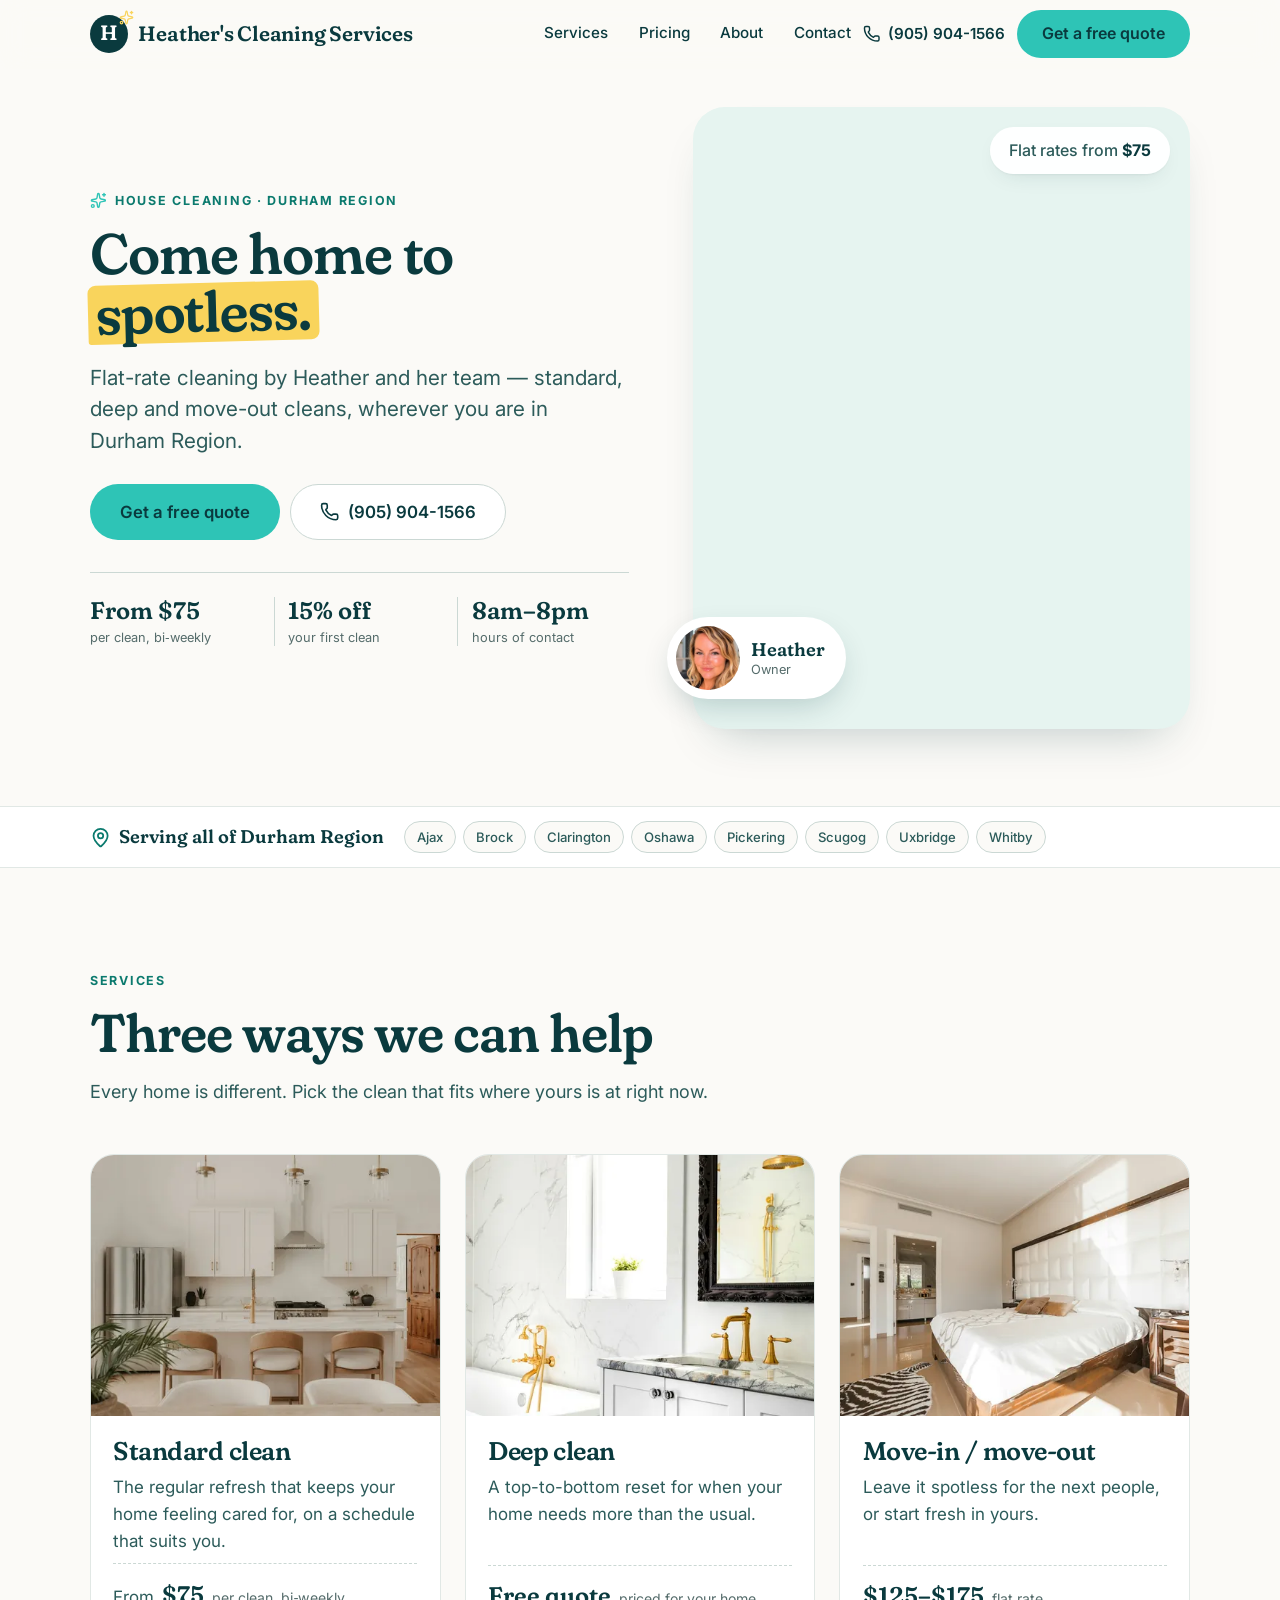
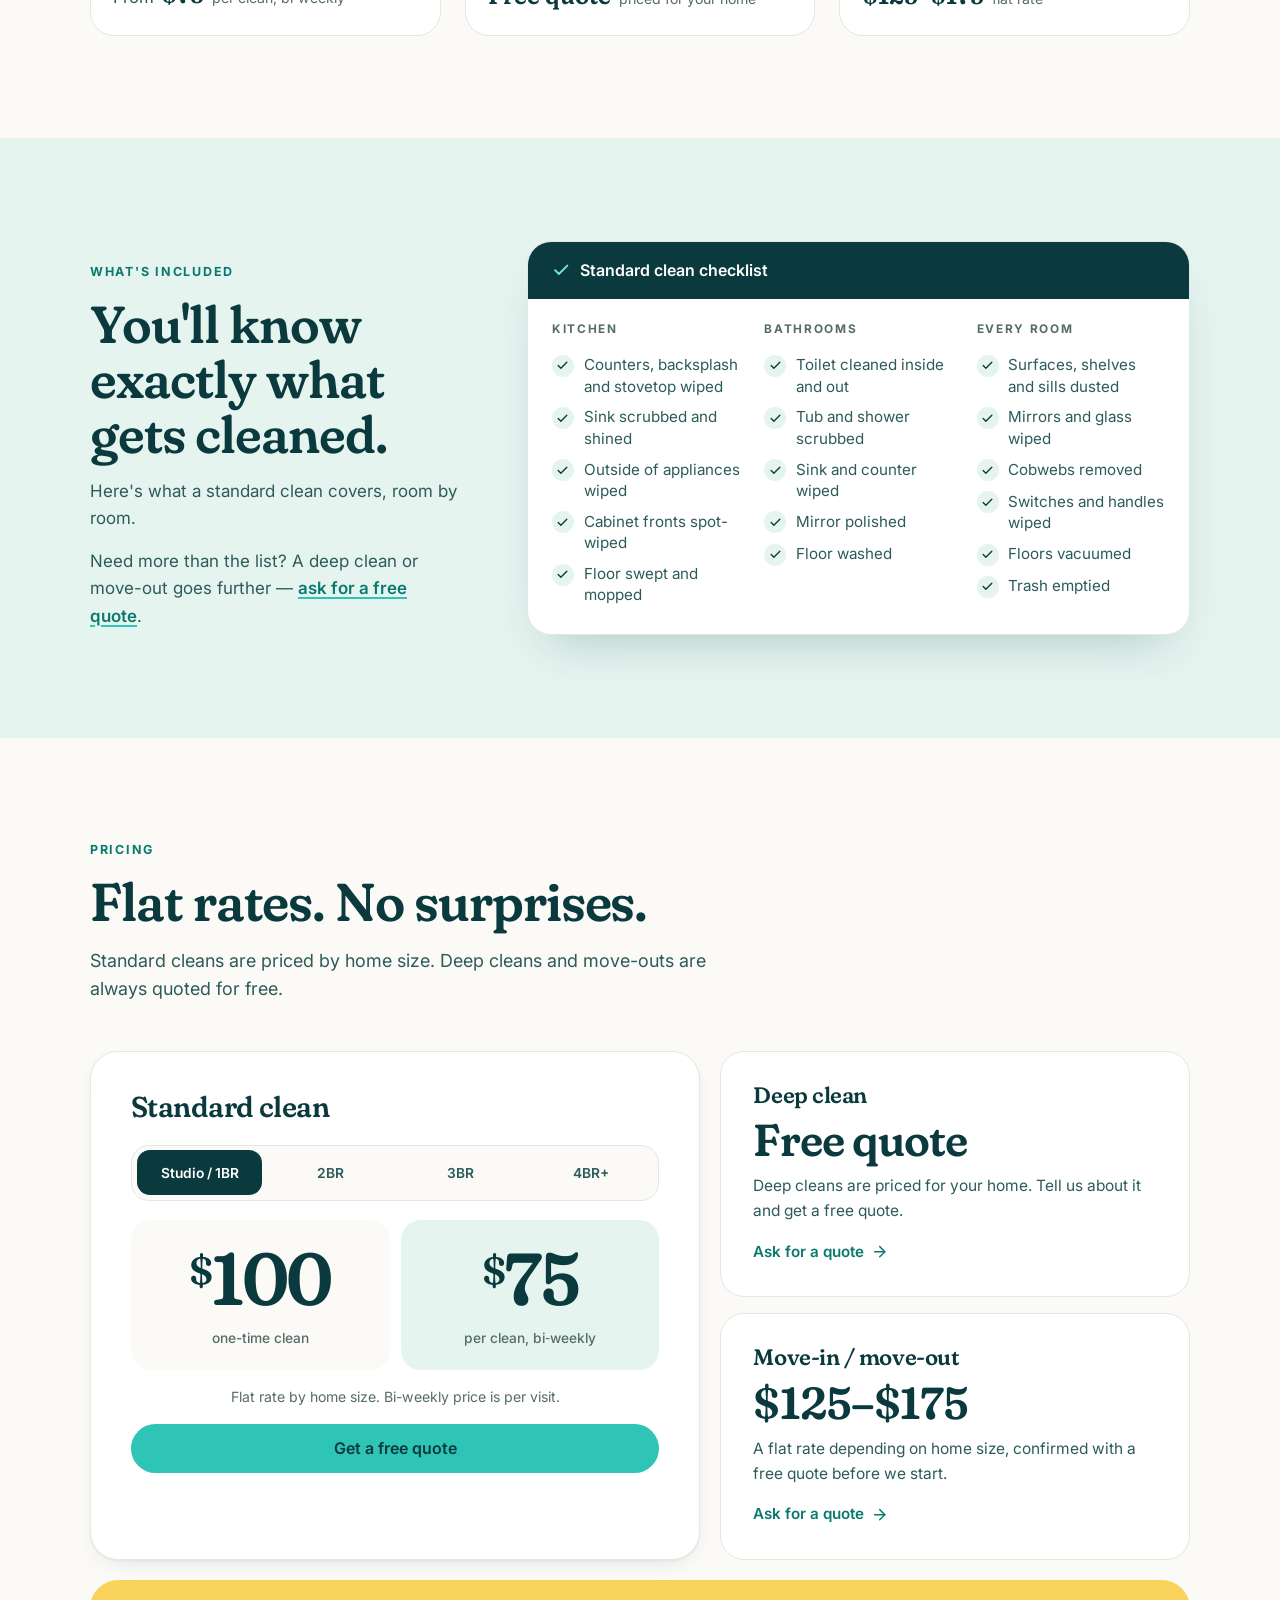
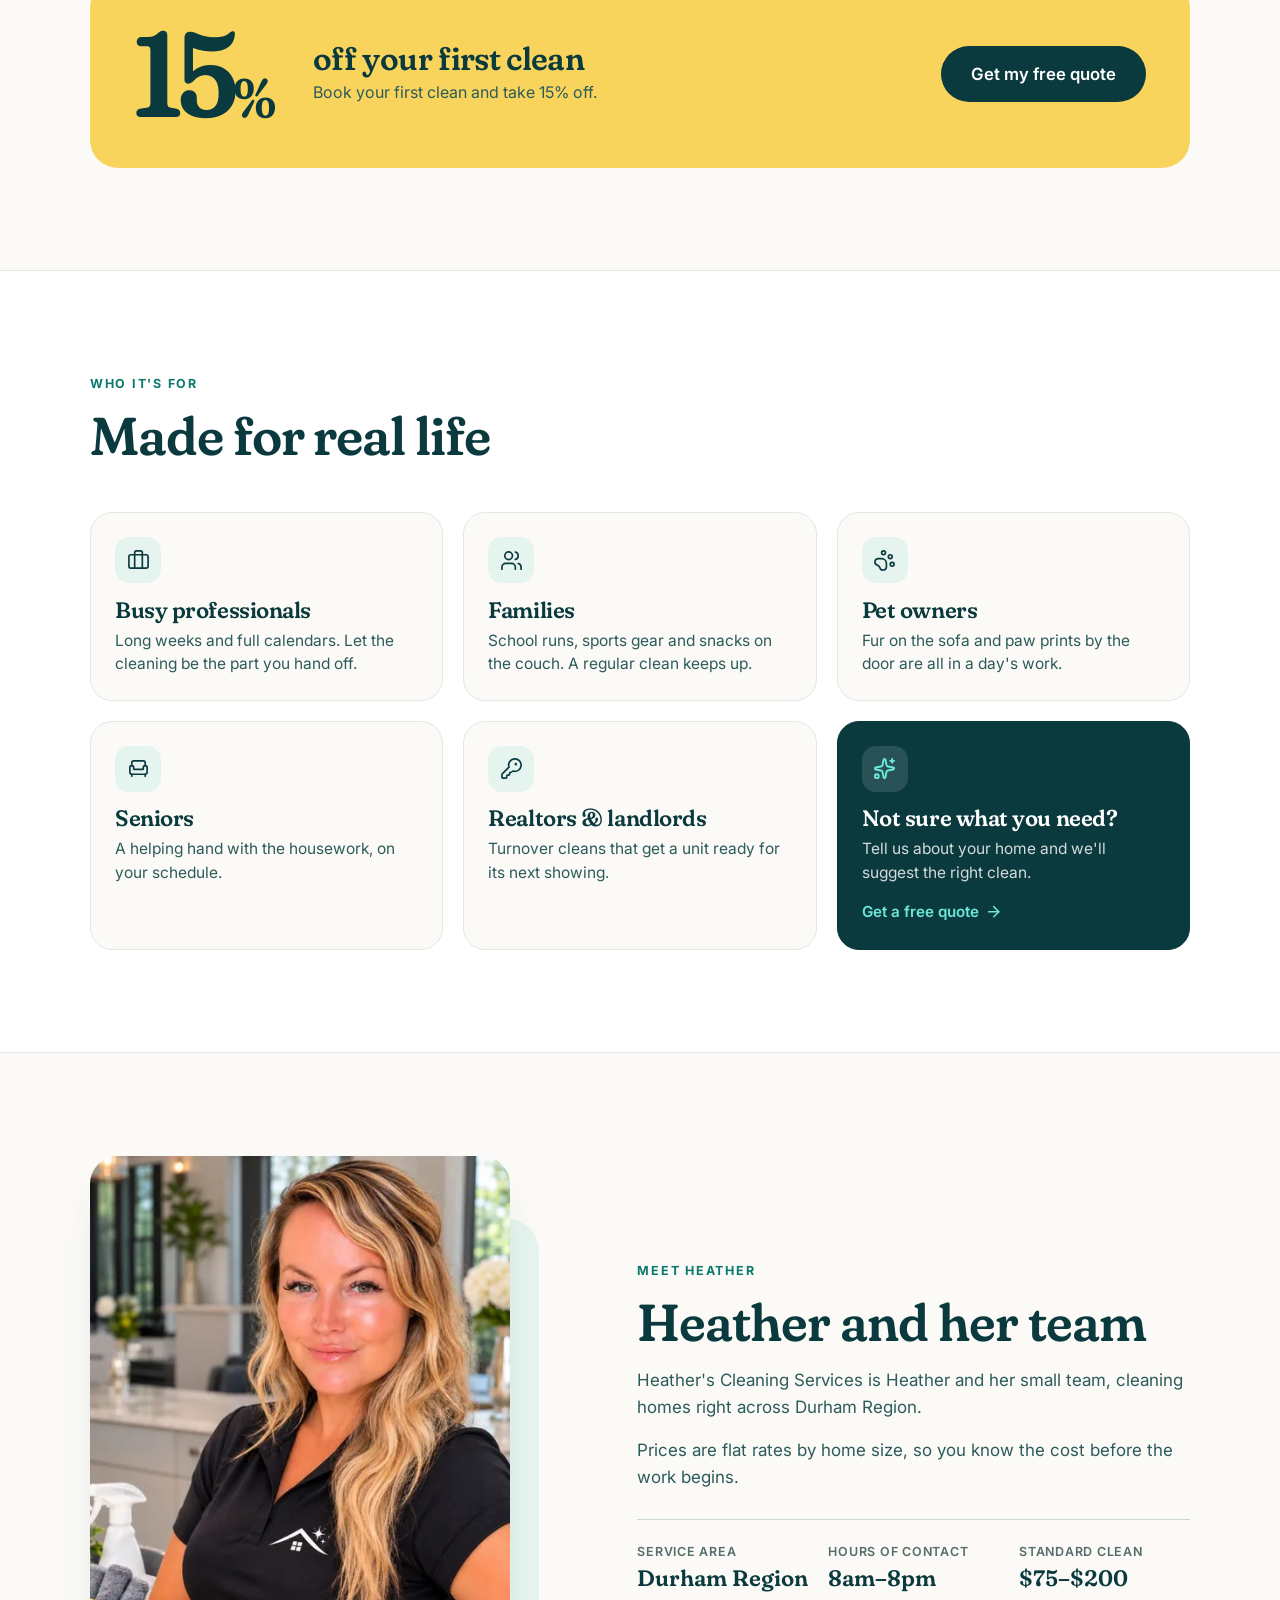
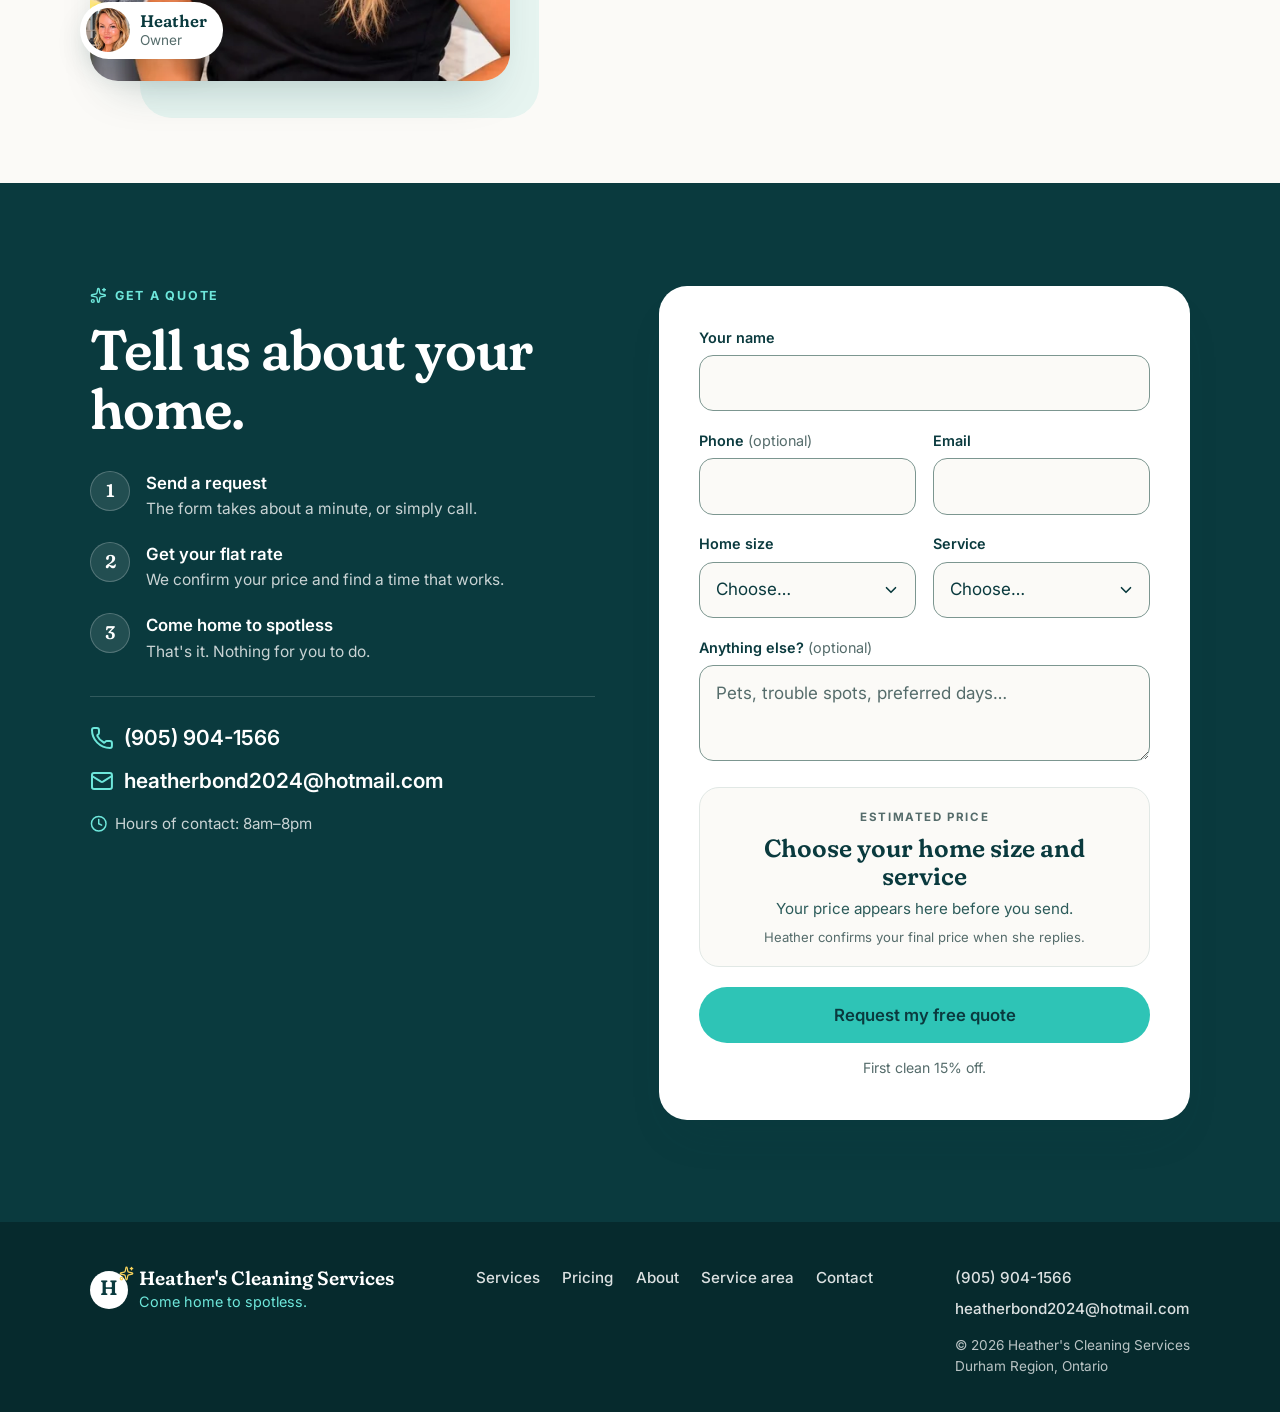
==== commit e902d6e6: "Quote form: live price estimate, branded confirmation email to the customer - public/pricing.js hold" ====
--- a/public/index.html
+++ b/public/index.html
@@ -295,11 +295,13 @@
           <div class="price-panel rv">
             <h3 class="price-panel-title">Standard clean</h3>
 
+            <!-- The figures come from pricing.js, so the picker, the quote form and
+                 the emails can never disagree. The numbers below only show without JavaScript. -->
             <div class="size-picker" id="size-picker" role="group" aria-label="Choose your home size">
-              <button type="button" class="size-btn is-active" data-once="100" data-biweekly="75" aria-pressed="true">Studio / 1BR</button>
-              <button type="button" class="size-btn" data-once="150" data-biweekly="125" aria-pressed="false">2BR</button>
-              <button type="button" class="size-btn" data-once="175" data-biweekly="150" aria-pressed="false">3BR</button>
-              <button type="button" class="size-btn" data-once="200" data-biweekly="175" aria-pressed="false">4BR+</button>
+              <button type="button" class="size-btn is-active" data-size="studio" aria-pressed="true">Studio / 1BR</button>
+              <button type="button" class="size-btn" data-size="2br" aria-pressed="false">2BR</button>
+              <button type="button" class="size-btn" data-size="3br" aria-pressed="false">3BR</button>
+              <button type="button" class="size-btn" data-size="4br" aria-pressed="false">4BR+</button>
             </div>
 
             <div class="price-display" aria-live="polite">
@@ -317,7 +319,8 @@
               <li>Three bedrooms: $175 one-time, $150 per clean bi-weekly</li>
               <li>Four bedrooms or more: $200 one-time, $175 per clean bi-weekly</li>
             </ul>
-            <a href="#contact" class="btn btn-primary btn-block">Get a free quote</a>
+            <!-- Carries the chosen home size down into the quote form -->
+            <a href="#contact" class="btn btn-primary btn-block" data-quote-service="standard" data-quote-size="picker">Get a free quote</a>
           </div>
 
           <div class="quote-cards">
@@ -327,7 +330,7 @@
                 <p class="quote-big">Free quote</p>
               </div>
               <p class="quote-desc">Deep cleans are priced for your home. Tell us about it and get a free quote.</p>
-              <a href="#contact" class="link-arrow">Ask for a quote<svg class="icon" aria-hidden="true"><use href="#i-arrow"></use></svg></a>
+              <a href="#contact" class="link-arrow" data-quote-service="deep">Ask for a quote<svg class="icon" aria-hidden="true"><use href="#i-arrow"></use></svg></a>
             </article>
 
             <article class="quote-card rv">
@@ -336,7 +339,7 @@
                 <p class="quote-big">$125–$175</p>
               </div>
               <p class="quote-desc">A flat rate depending on home size, confirmed with a free quote before we start.</p>
-              <a href="#contact" class="link-arrow">Ask for a quote<svg class="icon" aria-hidden="true"><use href="#i-arrow"></use></svg></a>
+              <a href="#contact" class="link-arrow" data-quote-service="move">Ask for a quote<svg class="icon" aria-hidden="true"><use href="#i-arrow"></use></svg></a>
             </article>
           </div>
         </div>
@@ -464,36 +467,46 @@
 
           <div class="form-cols">
             <div class="form-row">
-              <label for="phone">Phone</label>
+              <label for="phone">Phone <span class="opt">(optional)</span></label>
               <input type="tel" id="phone" name="phone" autocomplete="tel" inputmode="tel" />
             </div>
             <div class="form-row">
               <label for="email">Email</label>
-              <input type="email" id="email" name="email" autocomplete="email" inputmode="email" />
+              <input type="email" id="email" name="email" required autocomplete="email" inputmode="email" />
             </div>
           </div>
 
           <div class="form-cols">
             <div class="form-row">
               <label for="home_size">Home size</label>
-              <select id="home_size" name="home_size">
+              <select id="home_size" name="home_size" required>
                 <option value="">Choose…</option>
-                <option>Studio / 1BR</option>
-                <option>2BR</option>
-                <option>3BR</option>
-                <option>4BR+</option>
+                <option value="studio">Studio / 1 bedroom</option>
+                <option value="2br">2 bedrooms</option>
+                <option value="3br">3 bedrooms</option>
+                <option value="4br">4 bedrooms or more</option>
               </select>
             </div>
             <div class="form-row">
               <label for="service">Service</label>
-              <select id="service" name="service">
+              <select id="service" name="service" required>
                 <option value="">Choose…</option>
-                <option>Standard clean</option>
-                <option>Deep clean</option>
-                <option>Move-in / move-out</option>
-                <option>Not sure yet</option>
+                <option value="standard">Standard clean</option>
+                <option value="deep">Deep clean</option>
+                <option value="move">Move-in / move-out</option>
+                <option value="unsure">Not sure yet</option>
               </select>
             </div>
+          </div>
+
+          <!-- Shown only for a standard clean, whose price depends on how often it is done -->
+          <div class="form-row" id="frequency-row" hidden>
+            <label for="frequency">How often? <span class="opt">(optional)</span></label>
+            <select id="frequency" name="frequency">
+              <option value="">Choose…</option>
+              <option value="once">One-time</option>
+              <option value="biweekly">Every two weeks</option>
+            </select>
           </div>
 
           <div class="form-row">
@@ -501,7 +514,13 @@
             <textarea id="message" name="message" rows="2" placeholder="Pets, trouble spots, preferred days…"></textarea>
           </div>
 
-          <p class="form-error" id="form-error" role="alert" hidden>Add a phone number or an email so we can reach you.</p>
+          <!-- The estimated price for the choices above, worked out from pricing.js -->
+          <div class="estimate" id="estimate" aria-live="polite">
+            <p class="estimate-label">Estimated price</p>
+            <p class="estimate-figure" id="estimate-figure">Choose your home size and service</p>
+            <p class="estimate-detail" id="estimate-detail">Your price appears here before you send.</p>
+            <p class="estimate-note">Heather confirms your final price when she replies.</p>
+          </div>
 
           <!-- Honeypot: hidden from people, bait for spam bots -->
           <input type="text" id="website" name="website" class="hp-field" tabindex="-1" autocomplete="off" aria-hidden="true" />
@@ -547,6 +566,6 @@
     <a href="#contact" class="btn btn-primary">Get a free quote</a>
   </div>
 
-  <script src="script.js"></script>
+  <script type="module" src="script.js"></script>
 </body>
 </html>
--- a/public/styles.css
+++ b/public/styles.css
@@ -1087,15 +1087,42 @@
   background-color: #fff;
   box-shadow: 0 0 0 4px rgba(46, 196, 182, 0.22);
 }
-.form-row input.is-invalid { border-color: #C23B3B; }
-.form-error {
-  margin-bottom: 1rem;
-  padding: 0.75rem 1rem;
-  border-radius: 12px;
-  background: #FDECEC;
-  color: #7A1D1D;
-  font-size: 0.92rem;
-  font-weight: 500;
+
+/* The estimated price in the quote form. The figure carries the same yellow
+   mark as the headline, so it reads as the thing to notice. */
+.estimate {
+  margin-bottom: 1.25rem;
+  padding: 1.25rem 1.4rem 1.2rem;
+  border: 1px solid var(--line);
+  border-radius: 20px;
+  background: var(--porcelain);
+  text-align: center;
+}
+.estimate-label {
+  font-size: 0.72rem;
+  font-weight: 700;
+  letter-spacing: 0.14em;
+  text-transform: uppercase;
+  color: var(--muted);
+}
+.estimate-figure {
+  display: inline-block;
+  margin-top: 0.55rem;
+  font-family: var(--font-display);
+  font-size: 1.55rem;
+  font-weight: 600;
+  line-height: 1.1;
+  color: var(--teal-900);
+}
+.estimate-detail { margin-top: 0.35rem; font-size: 0.95rem; line-height: 1.45; color: var(--teal-700); }
+.estimate-note { margin-top: 0.5rem; font-size: 0.82rem; line-height: 1.4; color: var(--muted); }
+
+.estimate.is-set { background: var(--mint); border-color: transparent; }
+.estimate.is-set .estimate-figure { font-size: 2.6rem; }
+.estimate.is-set .estimate-figure.is-highlighted {
+  padding: 0 0.16em 0.03em;
+  border-radius: 0.14em;
+  background: var(--sun);
 }
 
 /* Honeypot: invisible to people, bait for spam bots */
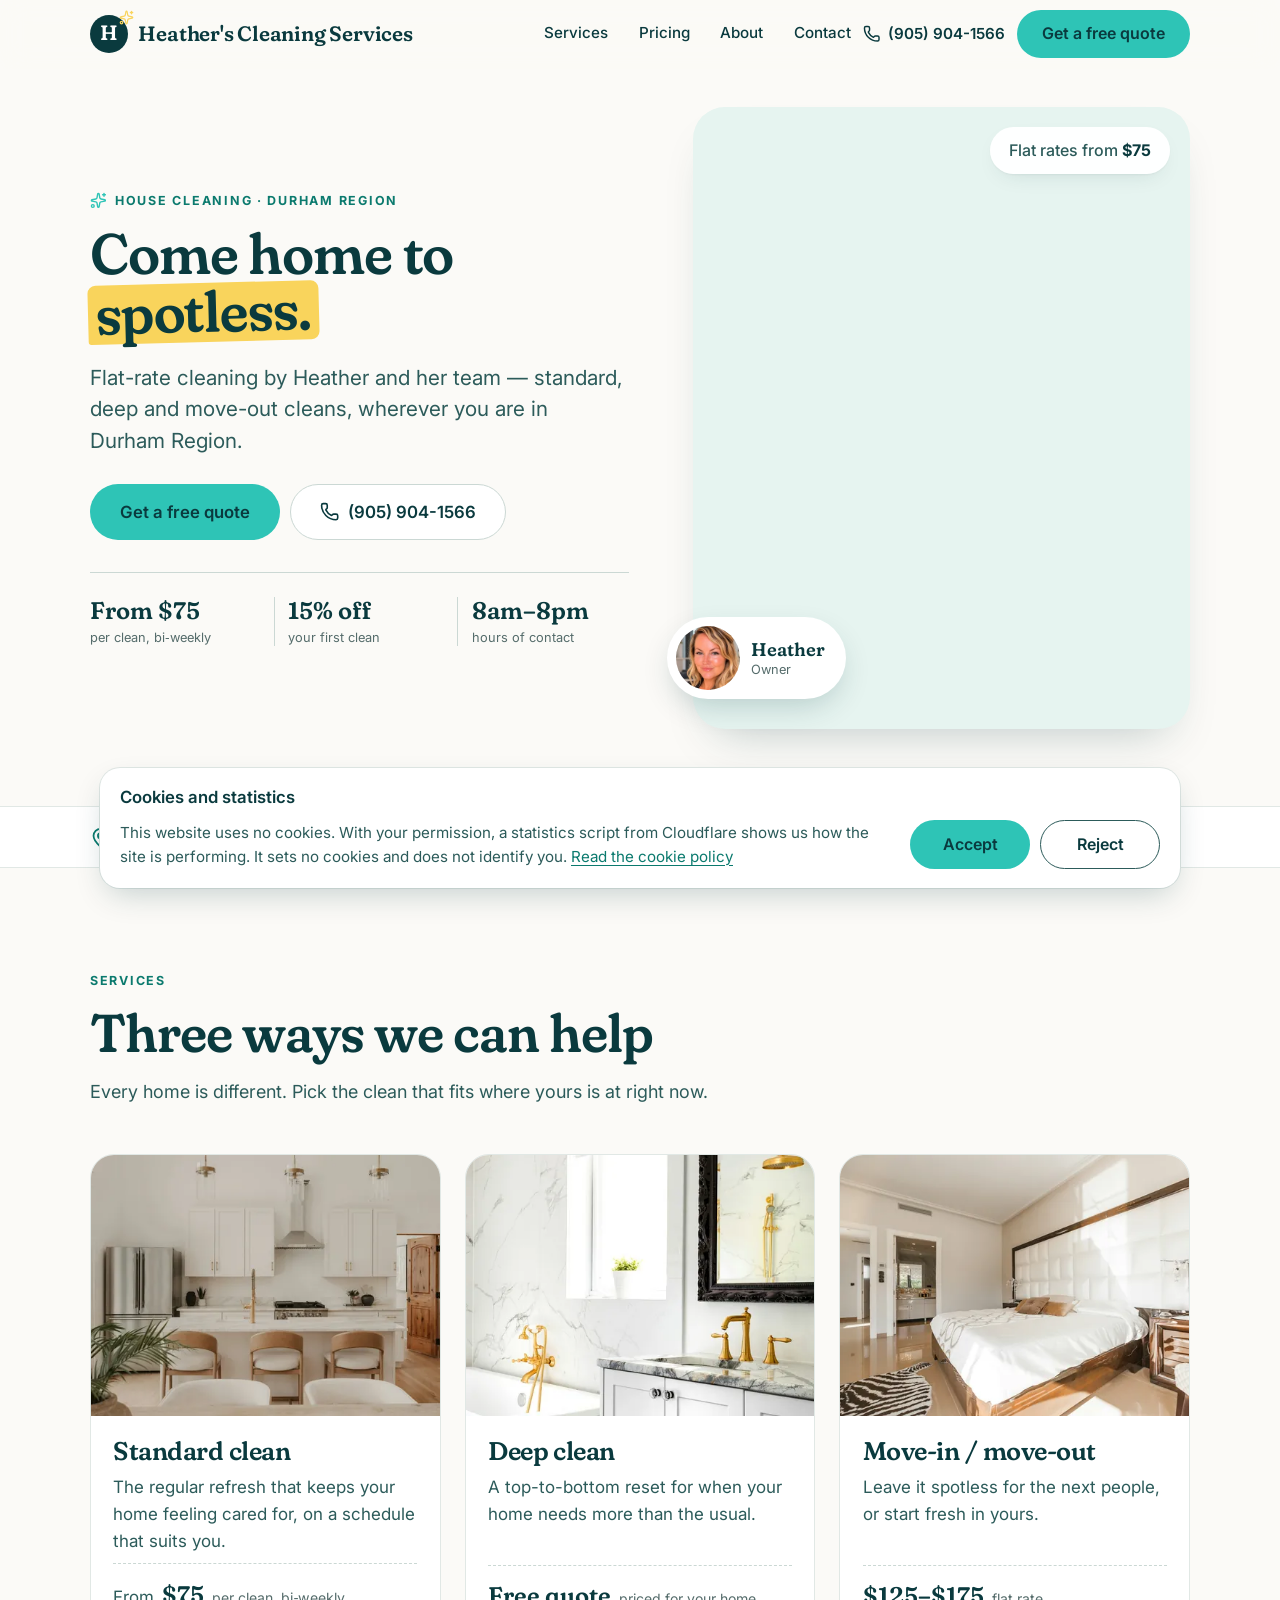
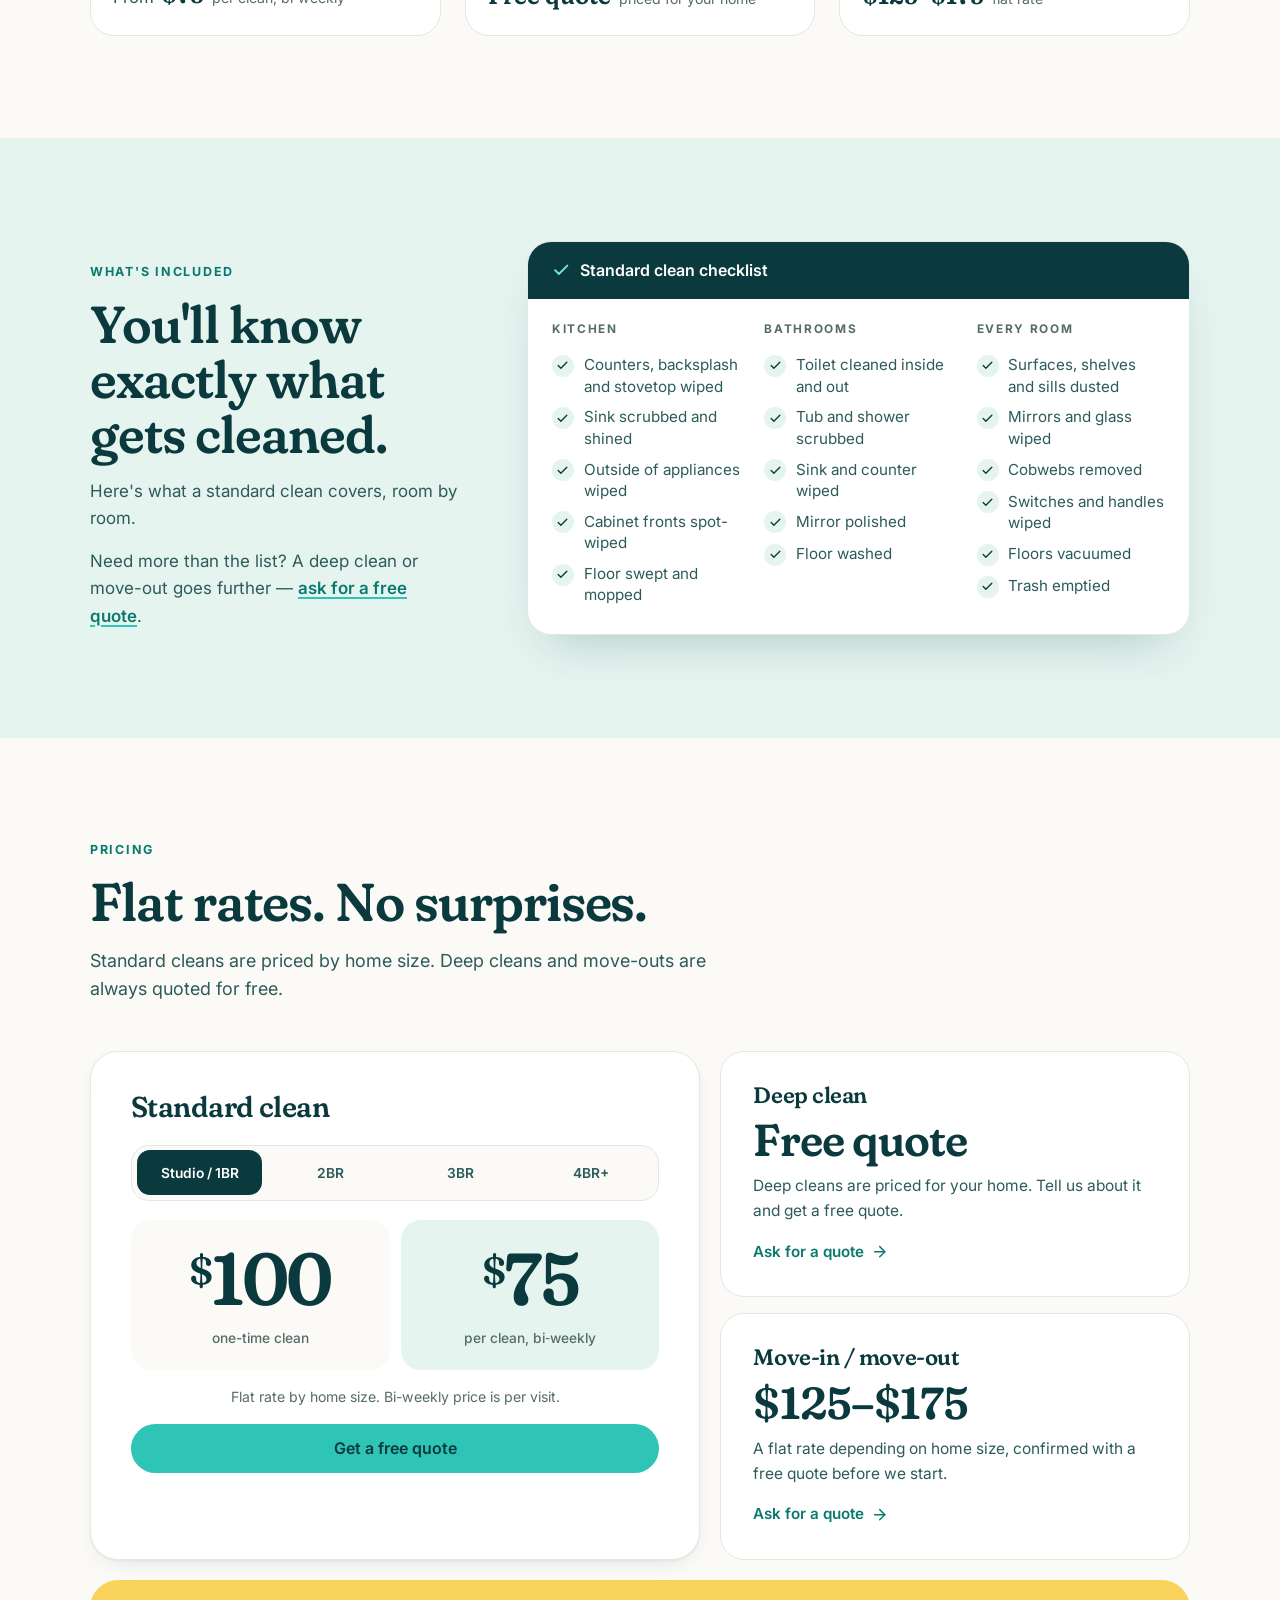
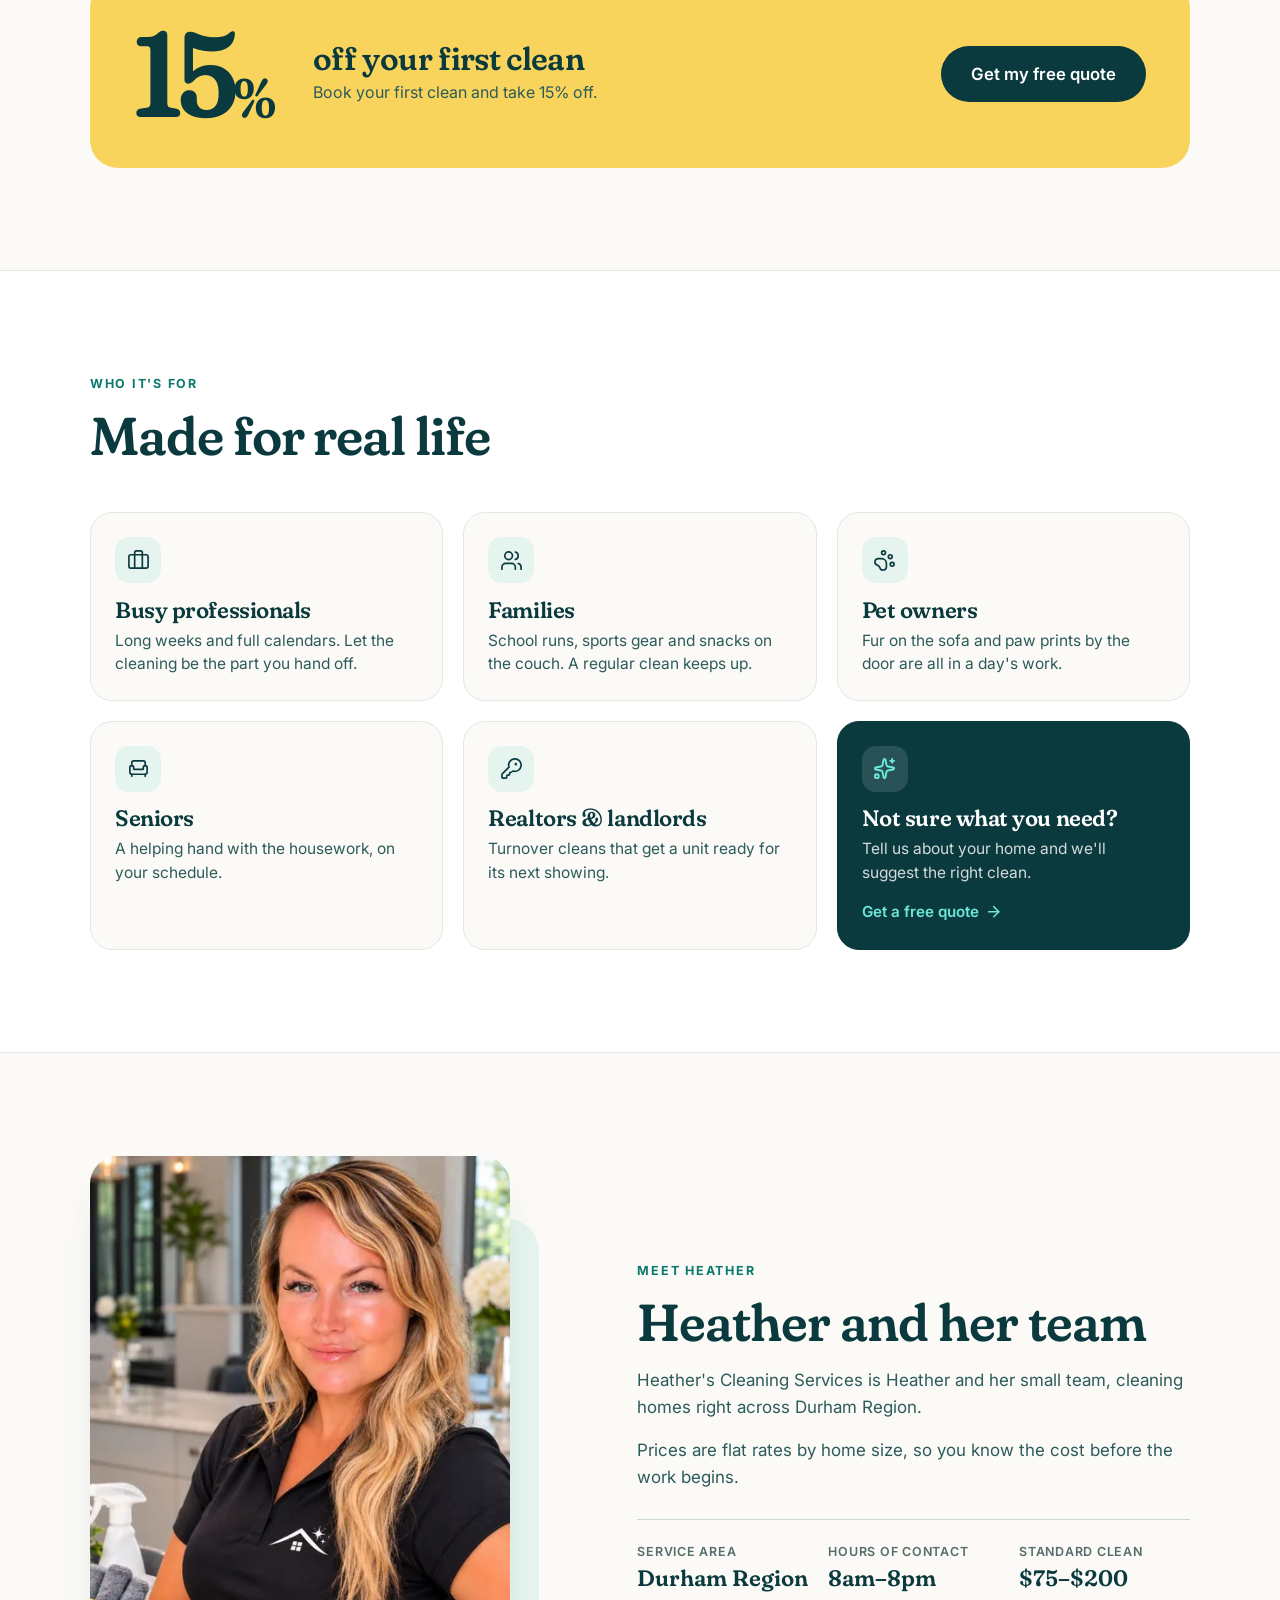
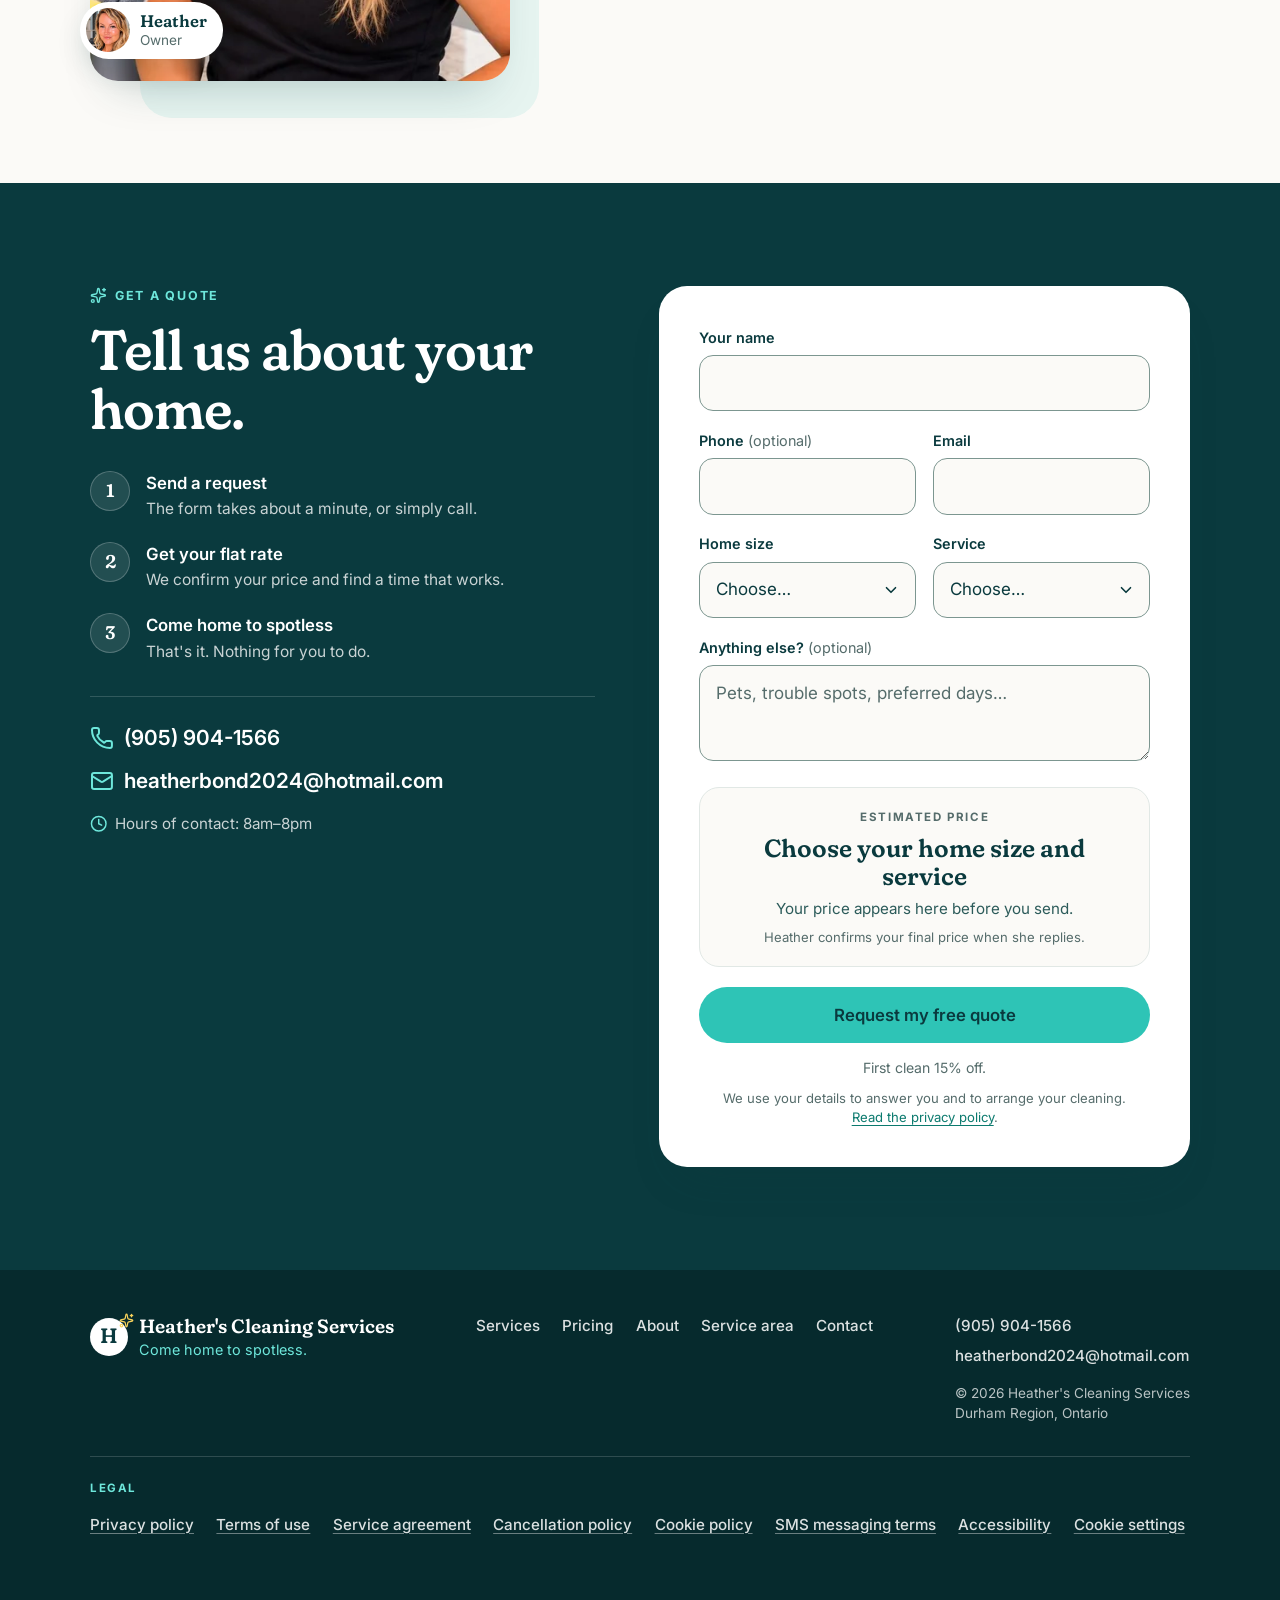
==== commit a4ab1226: "Legal pages and cookie choice: seven pages, banner, footer links Privacy policy, Terms of use, Servi" ====
--- a/public/index.html
+++ b/public/index.html
@@ -28,6 +28,8 @@
   <link rel="preload" href="fonts/fraunces-latin.woff2" as="font" type="font/woff2" crossorigin />
   <link rel="preload" href="fonts/inter-latin.woff2" as="font" type="font/woff2" crossorigin />
   <link rel="stylesheet" href="styles.css" />
+  <!-- Cookie choices. Deferred, so it runs once the page has been read. -->
+  <script src="consent.js" defer></script>
 
   <!-- Progressive enhancement flag: animations only run when JS is available -->
   <script>document.documentElement.classList.add("js");</script>
@@ -56,6 +58,22 @@
 <body>
 
   <a class="skip-link" href="#main">Skip to content</a>
+
+  <!-- ============ COOKIE CHOICES ============
+       Shown by consent.js only when a choice is needed. Without JavaScript it stays hidden.
+       It is a labelled region, not a dialog: it never takes focus on its own.
+       It sits here, near the top of the page, so a keyboard user reaches it after
+       one Tab and does not have to cross the whole site. It is drawn at the bottom. -->
+  <div class="consent" id="consent" role="region" aria-labelledby="consent-title" aria-describedby="consent-text" hidden>
+    <div class="consent-inner">
+      <p class="consent-title" id="consent-title">Cookies and statistics</p>
+      <p class="consent-text" id="consent-text">This website uses no cookies. With your permission, a statistics script from Cloudflare shows us how the site is performing. It sets no cookies and does not identify you. <a href="/cookie-policy">Read the cookie policy</a></p>
+      <div class="consent-actions">
+        <button type="button" class="btn btn-primary" data-consent="accept">Accept</button>
+        <button type="button" class="btn btn-outline" data-consent="reject">Reject</button>
+      </div>
+    </div>
+  </div>
 
   <!-- Icon set: Lucide (ISC licence) -->
   <svg xmlns="http://www.w3.org/2000/svg" style="position:absolute;width:0;height:0;overflow:hidden" aria-hidden="true" focusable="false">
@@ -527,6 +545,7 @@
 
           <button type="submit" class="btn btn-primary btn-lg btn-block">Request my free quote</button>
           <p class="form-foot">First clean 15% off.</p>
+          <p class="form-privacy">We use your details to answer you and to arrange your cleaning.<br /><a href="/privacy-policy">Read the privacy policy</a>.</p>
         </form>
 
       </div>
@@ -556,6 +575,20 @@
         <a href="mailto:heatherbond2024@hotmail.com">heatherbond2024@hotmail.com</a>
         <p>© 2026 Heather's Cleaning Services<br />Durham Region, Ontario</p>
       </div>
+
+      <div class="footer-legal">
+        <p class="footer-legal-title" id="footer-legal-title">Legal</p>
+        <nav class="footer-legal-nav" aria-labelledby="footer-legal-title">
+          <a href="/privacy-policy">Privacy policy</a>
+          <a href="/terms-of-use">Terms of use</a>
+          <a href="/service-agreement">Service agreement</a>
+          <a href="/cancellation-policy">Cancellation policy</a>
+          <a href="/cookie-policy">Cookie policy</a>
+          <a href="/sms-messaging-terms">SMS messaging terms</a>
+          <a href="/accessibility">Accessibility</a>
+          <button type="button" class="footer-cookie-settings" data-consent-settings>Cookie settings</button>
+        </nav>
+      </div>
     </div>
   </footer>
 
@@ -566,6 +599,10 @@
     <a href="#contact" class="btn btn-primary">Get a free quote</a>
   </div>
 
+  <!-- Statistics. This tag holds the site's public token and does nothing by itself.
+       consent.js loads the real statistics script only after the visitor chooses Accept. -->
+  <script type="text/plain" class="consent-hold" data-cf-beacon='{"token":"7428e594f9564a3b92b7845753d4ab2c"}'></script>
+
   <script type="module" src="script.js"></script>
 </body>
 </html>
--- a/public/styles.css
+++ b/public/styles.css
@@ -1049,6 +1049,9 @@
 .quote-form {
   padding: clamp(1.4rem, 3.5vw, 2.5rem);
   background: #fff;
+  /* The card sits on the dark band, whose text is white. Without a colour here,
+     anything added to the card inherits white and vanishes on the white card. */
+  color: var(--teal-700);
   border-radius: 28px;
   box-shadow: var(--shadow-md);
 }
@@ -1125,6 +1128,12 @@
   background: var(--sun);
 }
 
+/* A range such as "$125 to $150" is wider than a phone. script.js measures the
+   figure and steps its size down until it fits on one line. */
+.estimate.is-set .estimate-figure[data-fit="1"] { font-size: 2.15rem; }
+.estimate.is-set .estimate-figure[data-fit="2"] { font-size: 1.85rem; }
+.estimate.is-set .estimate-figure[data-fit="3"] { font-size: 1.55rem; }
+
 /* Honeypot: invisible to people, bait for spam bots */
 .hp-field {
   position: absolute;
@@ -1135,6 +1144,9 @@
 }
 
 .form-foot { margin-top: 0.9rem; text-align: center; font-size: 0.88rem; color: var(--muted); }
+/* Where personal details are collected, the privacy policy must be one click away. */
+.form-privacy { margin: 0.6rem 0 0; text-align: center; font-size: 0.82rem; line-height: 1.45; color: var(--muted); }
+.form-privacy a { color: var(--aqua-text); text-decoration: underline; text-underline-offset: 3px; }
 .form-success { display: grid; justify-items: center; gap: 0.5rem; padding: 2rem 0 1.5rem; text-align: center; }
 .form-success-icon {
   display: grid;
@@ -1187,6 +1199,91 @@
 @media (min-width: 861px) {
   .footer-grid { grid-template-columns: auto 1fr auto; align-items: start; }
   .footer-nav { justify-content: center; }
+}
+
+/* ---------- Legal links: a second row in the footer, across its full width ---------- */
+.footer-legal {
+  grid-column: 1 / -1;
+  margin-top: 0.25rem;
+  padding-top: 1.4rem;
+  border-top: 1px solid rgba(255, 255, 255, 0.16);
+}
+.footer-legal-title {
+  margin: 0 0 0.75rem;
+  font-size: 0.72rem;
+  font-weight: 700;
+  letter-spacing: 0.14em;
+  text-transform: uppercase;
+  color: var(--aqua-light);
+}
+.footer-legal-nav { display: flex; flex-wrap: wrap; gap: 0.25rem 1.4rem; align-items: baseline; }
+.footer-legal-nav a, .footer-cookie-settings {
+  display: inline-block;
+  padding-block: 0.25rem;   /* with the line height, each link is at least 24px tall to tap */
+  font-size: 0.95rem;
+  font-weight: 500;
+  line-height: 1.5;
+  color: rgba(255, 255, 255, 0.86);
+  text-decoration: underline;
+  text-decoration-color: rgba(255, 255, 255, 0.4);
+  text-underline-offset: 3px;
+}
+.footer-cookie-settings { border: 0; background: none; font-family: inherit; cursor: pointer; }
+.footer-legal-nav a[aria-current="page"] { font-weight: 600; color: #fff; text-decoration-color: var(--aqua-light); }
+@media (hover: hover) {
+  .footer-legal-nav a:hover, .footer-cookie-settings:hover { color: var(--aqua-light); text-decoration-color: currentColor; }
+}
+
+/* ============================================================
+   COOKIE CHOICES
+   Fixed to the bottom of the window, so nothing on the page moves when
+   it appears. consent.js shows it only when a choice is needed.
+   ============================================================ */
+.consent[hidden] { display: none; }
+.js .consent:not([hidden]) { display: block; }
+.consent {
+  position: fixed;
+  z-index: 95;   /* under the header and its phone menu (100), over the action bar (90) */
+  left: 12px;
+  right: 12px;
+  bottom: max(12px, env(safe-area-inset-bottom, 0px));
+}
+.consent-inner {
+  max-width: 1080px;
+  margin-inline: auto;
+  padding: 1.15rem 1.25rem 1.2rem;
+  background: #fff;
+  border-radius: 20px;
+  box-shadow: var(--shadow-pop), 0 0 0 1px var(--line);
+}
+.consent-title { margin: 0 0 0.35rem; font-size: 1.05rem; font-weight: 600; line-height: 1.3; color: var(--teal-900); }
+.consent-text { margin: 0; font-size: 0.95rem; line-height: 1.55; color: var(--teal-700); }
+.consent-text a { color: var(--aqua-text); text-decoration: underline; text-underline-offset: 3px; }
+.consent-actions { display: grid; grid-template-columns: 1fr 1fr; gap: 0.6rem; margin-top: 0.95rem; }
+.consent-actions .btn { width: 100%; }
+/* Reject must be as easy to see and to tap as Accept. Its border is what makes
+   it a button, so the border needs the same 3:1 that a form field needs. The
+   usual outline colour is too faint for that on white. */
+.consent-actions .btn-outline { border-color: var(--teal-700); }
+/* The action bar waits until the choice is made, so the two never stack. */
+.consent-pending .mobile-bar { display: none; }
+/* Room for the banner, added to the footer so no light strip shows beneath it and
+   the banner never covers the last lines. The amounts are fixed, in rem so that
+   they grow with the visitor's text size, and a little larger than the banner
+   needs: the banner itself covers the spare. Measuring the banner with a script
+   was tried first. It made the browser lay the whole page out a second time. */
+.consent-pending .site-footer { padding-bottom: calc(2.25rem + 9rem + env(safe-area-inset-bottom, 0px)); }
+@media (min-width: 761px) and (max-width: 1099px) {
+  .consent-pending .site-footer { padding-bottom: calc(2.25rem + 15rem + env(safe-area-inset-bottom, 0px)); }
+}
+@media (max-width: 760px) {
+  .consent-pending .site-footer { padding-bottom: calc(2.25rem + 20rem + env(safe-area-inset-bottom, 0px)); }
+}
+@media (min-width: 761px) {
+  .consent-inner { display: grid; grid-template-columns: minmax(0, 1fr) auto; gap: 0.4rem 1.5rem; align-items: center; }
+  .consent-title { grid-column: 1 / -1; }
+  .consent-actions { grid-template-columns: auto auto; margin-top: 0; }
+  .consent-actions .btn { width: auto; min-width: 7.5rem; }
 }
 
 /* ============================================================
@@ -1253,7 +1350,7 @@
 
 /* ---------- Print ---------- */
 @media print {
-  .site-header, .mobile-bar, .wipe-haze, .wipe-blade, .hero-actions, .quote-form .btn, .skip-link { display: none !important; }
+  .site-header, .mobile-bar, .wipe-haze, .wipe-blade, .hero-actions, .quote-form .btn, .skip-link, .consent { display: none !important; }
   body { background: #fff; padding: 0; }
   .js .rv, .js .tick { opacity: 1 !important; translate: none !important; scale: 1 !important; }
   .section-dark { background: #fff; color: #000; }
